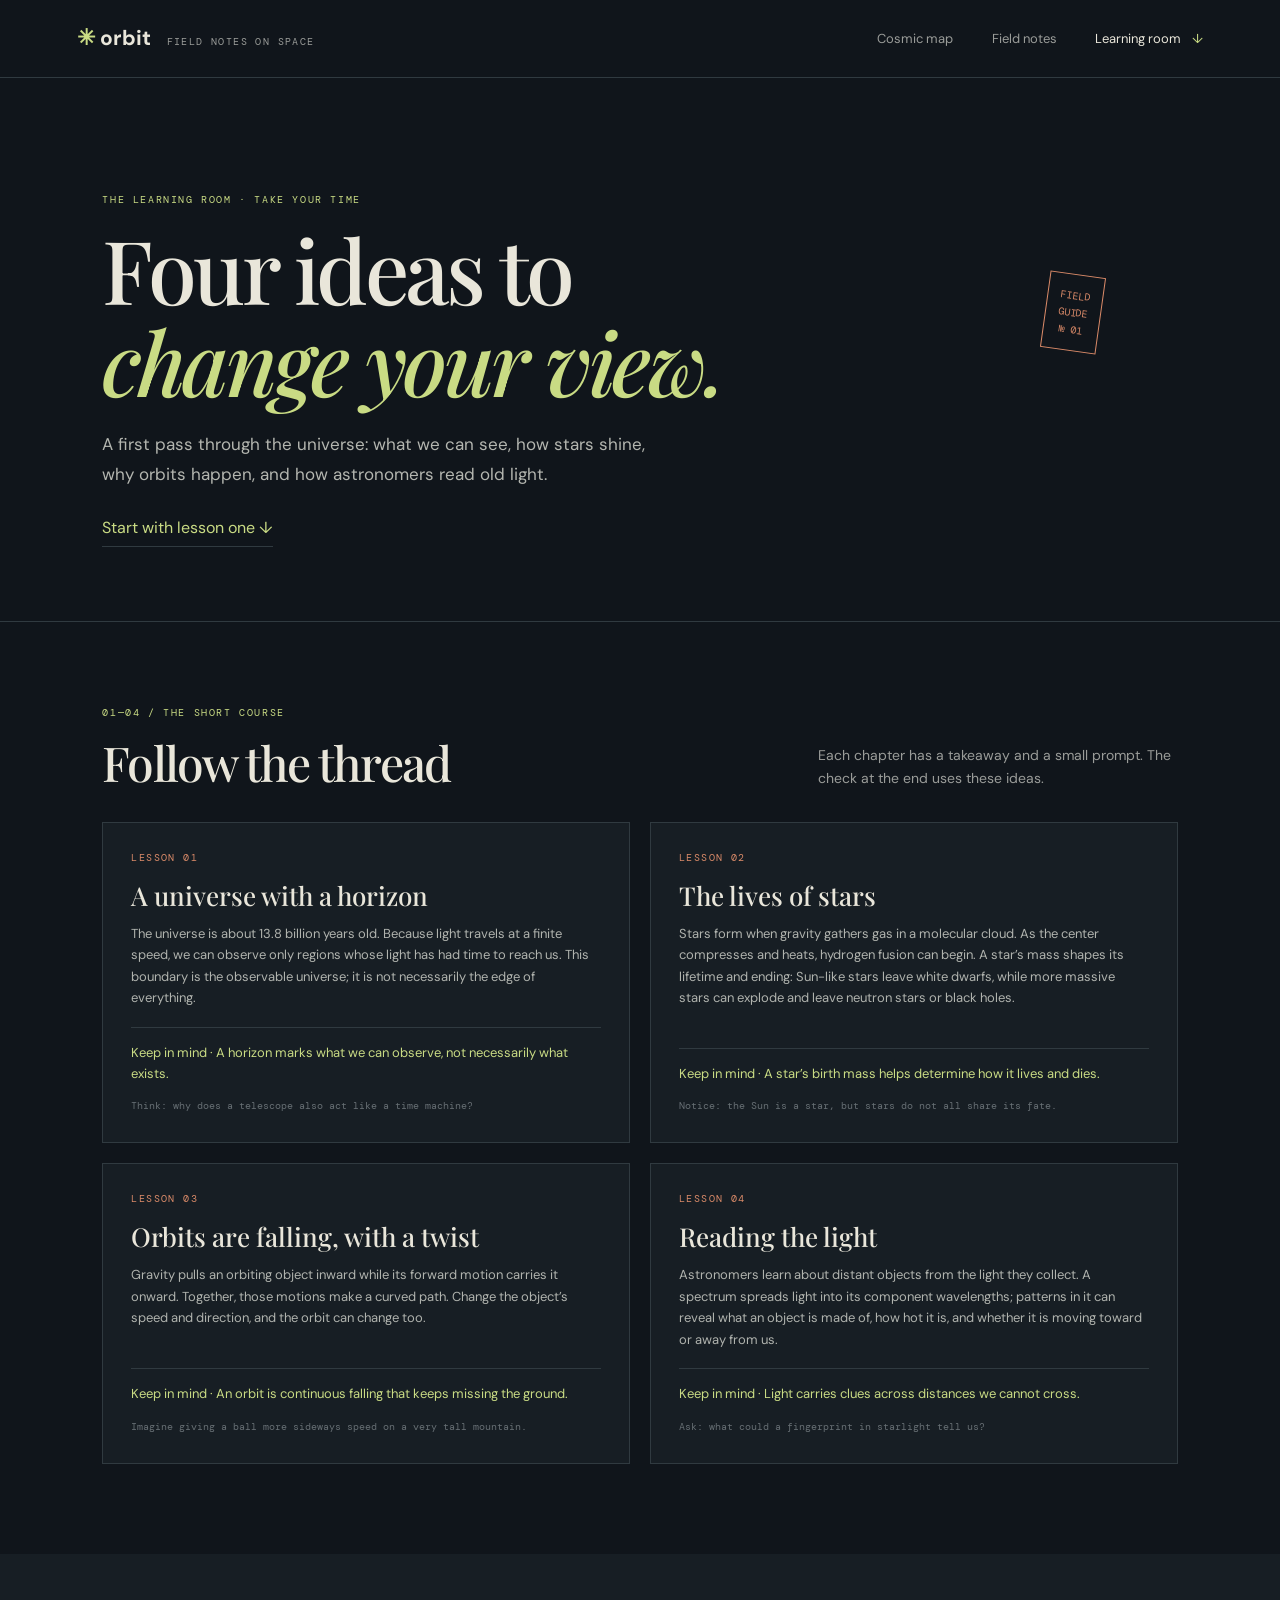
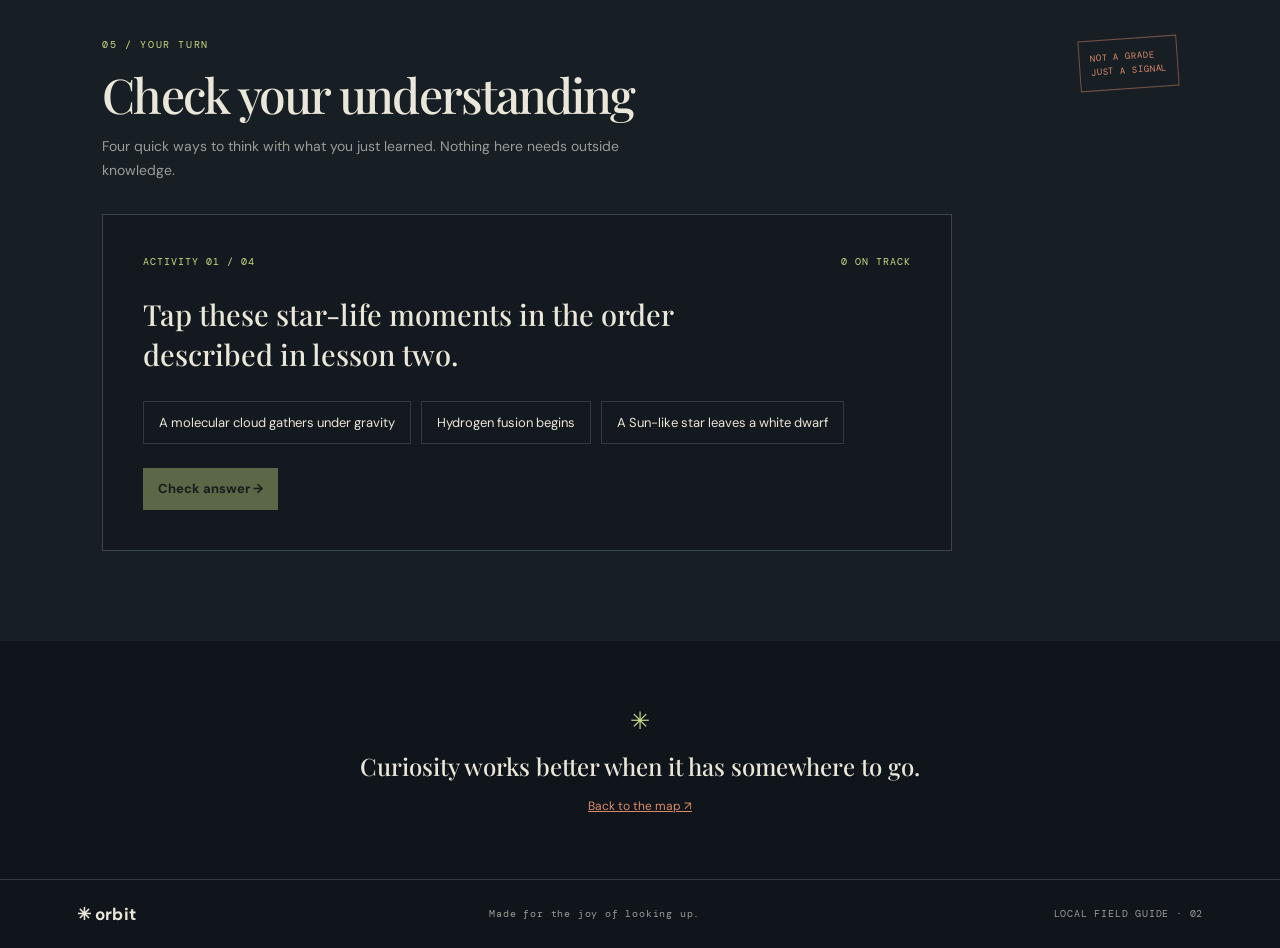
==== course.html @ b6409838 "Expanded and Enhanced Better than GTA V" ====
<!doctype html>
<html lang="en">
<head>
  <meta charset="utf-8">
  <meta name="viewport" content="width=device-width, initial-scale=1">
  <meta name="theme-color" content="#10151b">
  <title>Learning room — Orbit</title>
  <link rel="stylesheet" href="css/base.css">
  <link rel="stylesheet" href="css/course.css">
  <script type="module" src="js/course.js"></script>
</head>
<body>
  <header class="topbar">
    <a class="wordmark" href="index.html"><span class="mark">✳</span> orbit <small>FIELD NOTES ON SPACE</small></a>
    <nav>
      <a href="index.html#map">Cosmic map</a>
      <a href="index.html#facts">Field notes</a>
      <a class="nav-cta" href="#lessons">Learning room <span>↓</span></a>
    </nav>
  </header>
  <main>
    <section class="course-intro">
      <p class="eyebrow">THE LEARNING ROOM · TAKE YOUR TIME</p>
      <h1>Four ideas to<br><em>change your view.</em></h1>
      <p class="lede">A first pass through the universe: what we can see, how stars shine, why orbits happen, and how astronomers read old light.</p>
      <a class="text-button" href="#lessons">Start with lesson one ↓</a>
      <span class="course-stamp">FIELD<br>GUIDE<br>№ 01</span>
    </section>
    <section class="lessons" id="lessons">
      <div class="section-heading">
        <div><p class="eyebrow">01—04 / THE SHORT COURSE</p><h2>Follow the thread</h2></div>
        <p>Each chapter has a takeaway and a small prompt. The check at the end uses these ideas.</p>
      </div>
      <div id="lesson-list" class="lesson-list"></div>
    </section>
    <section class="check-section" id="check">
      <div class="check-inner">
        <div class="check-heading">
          <div>
            <p class="eyebrow">05 / YOUR TURN</p>
            <h2>Check your understanding</h2>
            <p>Four quick ways to think with what you just learned. Nothing here needs outside knowledge.</p>
          </div>
          <span class="check-badge">NOT A GRADE<br>JUST A SIGNAL</span>
        </div>
        <div id="activity" class="activity-card" aria-live="polite"></div>
      </div>
    </section>
    <section class="return-note">
      <span>✳</span>
      <p>Curiosity works better when it has somewhere to go.</p>
      <a href="index.html#map">Back to the map ↗</a>
    </section>
  </main>
  <footer>
    <a class="wordmark" href="index.html">✳ orbit</a>
    <span>Made for the joy of looking up.</span>
    <span>LOCAL FIELD GUIDE · 02</span>
  </footer>
</body>
</html>
---- css/base.css ----
@import url('https://fonts.googleapis.com/css2?family=DM+Mono:wght@400;500&family=DM+Sans:wght@400;500;600;700&family=Playfair+Display:ital,wght@0,500;0,600;1,500;1,600&display=swap');
:root { --ink:#e9e6da; --muted:#9a9c99; --dim:#676f74; --night:#10151b; --panel:#171e24; --line:#303a40; --lime:#c9db84; --rust:#db8b69; --sans:'DM Sans',sans-serif; --serif:'Playfair Display',Georgia,serif; --mono:'DM Mono',monospace; }
* { box-sizing:border-box; }
html { scroll-behavior:smooth; scroll-padding-top:90px; }
body { margin:0; background:var(--night); color:var(--ink); font:400 16px/1.65 var(--sans); -webkit-font-smoothing:antialiased; }
a { color:inherit; }
button { font:inherit; color:inherit; }
::selection { background:var(--lime); color:var(--night); }
:focus-visible { outline:2px solid var(--lime); outline-offset:4px; }
canvas { display:block; }
.topbar { height:78px; padding:0 clamp(22px,6vw,88px); display:flex; align-items:center; justify-content:space-between; border-bottom:1px solid var(--line); position:relative; z-index:2; }
.wordmark { text-decoration:none; font-weight:700; letter-spacing:.01em; font-size:21px; }
.wordmark .mark { color:var(--lime); font-size:22px; }
.wordmark small { font:10px var(--mono); letter-spacing:.14em; color:var(--muted); margin-left:10px; }
.topbar nav { display:flex; align-items:center; gap:clamp(15px,3vw,42px); font-size:13px; }
.topbar nav a { text-decoration:none; color:var(--muted); }
.topbar nav a:hover,.topbar nav .nav-cta { color:var(--ink); }
.nav-cta span { color:var(--lime); margin-left:8px; }
.eyebrow { font:10px var(--mono); letter-spacing:.16em; color:var(--lime); margin:0 0 17px; }
.button { display:inline-flex; gap:28px; align-items:center; text-decoration:none; background:var(--lime); color:#1c2418; padding:13px 18px; font-size:13px; font-weight:700; }
.button:hover { background:#d9e8a6; }
.text-button { background:none; border:0; border-bottom:1px solid var(--line); padding:8px 0; color:var(--lime); text-decoration:none; cursor:pointer; }
.lede { max-width:450px; color:#b4b6b0; font-size:17px; line-height:1.75; }
h1,h2,h3,p { margin-top:0; }
h1,h2 { font-family:var(--serif); font-weight:500; letter-spacing:-.04em; }
h1 { font-size:clamp(48px,7vw,88px); line-height:1.04; margin-bottom:24px; }
h1 em { color:var(--lime); }
h2 { font-size:clamp(30px,4vw,48px); line-height:1.12; margin-bottom:0; }
.section-heading { display:flex; justify-content:space-between; align-items:end; gap:30px; margin-bottom:30px; }
.section-heading>p { max-width:360px; color:var(--muted); margin:0; font-size:14px; }
.course-callout { text-align:center; border-top:1px solid var(--line); padding:88px 24px; }
.course-callout h2 { max-width:700px; margin:0 auto 16px; }
.course-callout>p:not(.eyebrow) { color:var(--muted); margin:0 auto 26px; }
footer { display:flex; align-items:center; justify-content:space-between; padding:23px clamp(22px,6vw,88px); border-top:1px solid var(--line); color:var(--muted); font:10px var(--mono); letter-spacing:.08em; }
footer .wordmark { font:700 17px var(--sans); color:var(--ink); }
@media(max-width:680px){.topbar { height:auto; min-height:68px; padding:12px 20px; }
.wordmark small { display:none; }
.topbar nav { gap:14px; font-size:11px; }
.section-heading { align-items:start; flex-direction:column; gap:12px; }
footer { gap:10px; flex-wrap:wrap; font-size:9px; }}
@media(prefers-reduced-motion:reduce){html { scroll-behavior:auto; }
*,*::before,*::after { animation-duration:.01ms!important; transition-duration:.01ms!important; }}
---- css/course.css ----
main { overflow:hidden; }
.course-intro,.lessons,.check-inner { max-width:1440px; margin:0 auto; padding-left:clamp(22px,8vw,112px); padding-right:clamp(22px,8vw,112px); }
.course-intro { position:relative; min-height:470px; padding-top:clamp(76px,9vw,120px); padding-bottom:80px; border-bottom:1px solid var(--line); }
.course-intro .lede { max-width:570px; margin:0 0 25px; }
.course-stamp { position:absolute; right:14%; top:36%; border:1px solid var(--rust); color:var(--rust); font:10px/1.7 var(--mono); text-align:center; padding:12px; transform:rotate(8deg); }
.lessons { padding-top:84px; padding-bottom:90px; }
.section-heading { margin-bottom:32px; }
.lesson-list { display:grid; grid-template-columns:repeat(2,minmax(0,1fr)); gap:20px; }
.lesson { display:flex; flex-direction:column; align-items:flex-start; border:1px solid var(--line); padding:28px; min-height:270px; background:var(--panel); }
.lesson-number { font:10px var(--mono); color:var(--rust); letter-spacing:.14em; }
.lesson h3 { font:500 26px var(--serif); margin:14px 0 10px; }
.lesson p { font-size:13px; color:#b0b3ae; margin:0 0 18px; }
.lesson .takeaway { width:100%; border-top:1px solid var(--line); padding-top:14px; color:var(--lime); margin-top:auto; margin-bottom:0; }
.lesson .prompt { font:10px/1.6 var(--mono); color:var(--dim); margin:14px 0 0; }
.check-section { background:#171e24; padding:84px 0 90px; }
.check-inner { width:100%; }
.check-heading { display:flex; justify-content:space-between; align-items:flex-start; gap:24px; margin-bottom:32px; }
.check-heading>div>p:last-child { color:var(--muted); max-width:550px; font-size:14px; margin:14px 0 0; }
.check-badge { flex:none; font:9px/1.6 var(--mono); letter-spacing:.1em; color:var(--rust); border:1px solid #755044; padding:10px; transform:rotate(-4deg); }
.activity-card { max-width:850px; border:1px solid #3b464c; padding:clamp(24px,4vw,40px); background:#13191e; min-height:290px; }
.activity-meta { display:flex; justify-content:space-between; gap:12px; font:10px var(--mono); letter-spacing:.1em; color:var(--lime); }
.activity-card h3 { font:500 clamp(21px,3vw,29px)/1.4 var(--serif); max-width:650px; margin:26px 0; }
.choices { display:flex; flex-wrap:wrap; gap:10px; }
.choices button,.activity-action { background:none; border:1px solid var(--line); padding:11px 15px; cursor:pointer; font-size:13px; line-height:1.5; }
.choices button:hover,.choices button.selected { border-color:var(--lime); color:var(--lime); }
.choices button.correct { border-color:var(--lime); background:#c9db8418; color:var(--lime); }
.choices button.incorrect { border-color:var(--rust); color:var(--rust); }
.activity-feedback { margin:20px 0 0; color:#b8bbb5; font-size:13px; }
.activity-action { margin-top:24px; background:var(--lime); color:#1c2418; border:0; font-weight:700; }
.activity-action:disabled { opacity:.4; cursor:default; }
.return-note { padding:60px 24px; text-align:center; }
.return-note span { font-size:24px; color:var(--lime); }
.return-note p { font:500 24px var(--serif); margin:10px; }
.return-note a { font-size:12px; color:var(--rust); }
@media(max-width:700px) {
  .course-intro,.lessons,.check-inner { padding-left:22px; padding-right:22px; }
  .course-intro { min-height:0; padding-top:76px; padding-bottom:68px; }
  .course-stamp { right:24px; top:28px; opacity:.65; }
  .lessons { padding-top:64px; padding-bottom:66px; }
  .lesson-list { grid-template-columns:1fr; gap:14px; }
  .lesson { min-height:0; padding:24px; }
  .check-section { padding:64px 0 68px; }
  .check-heading { flex-direction:column; gap:18px; margin-bottom:24px; }
  .choices { flex-direction:column; }
  .choices button { text-align:left; }
}
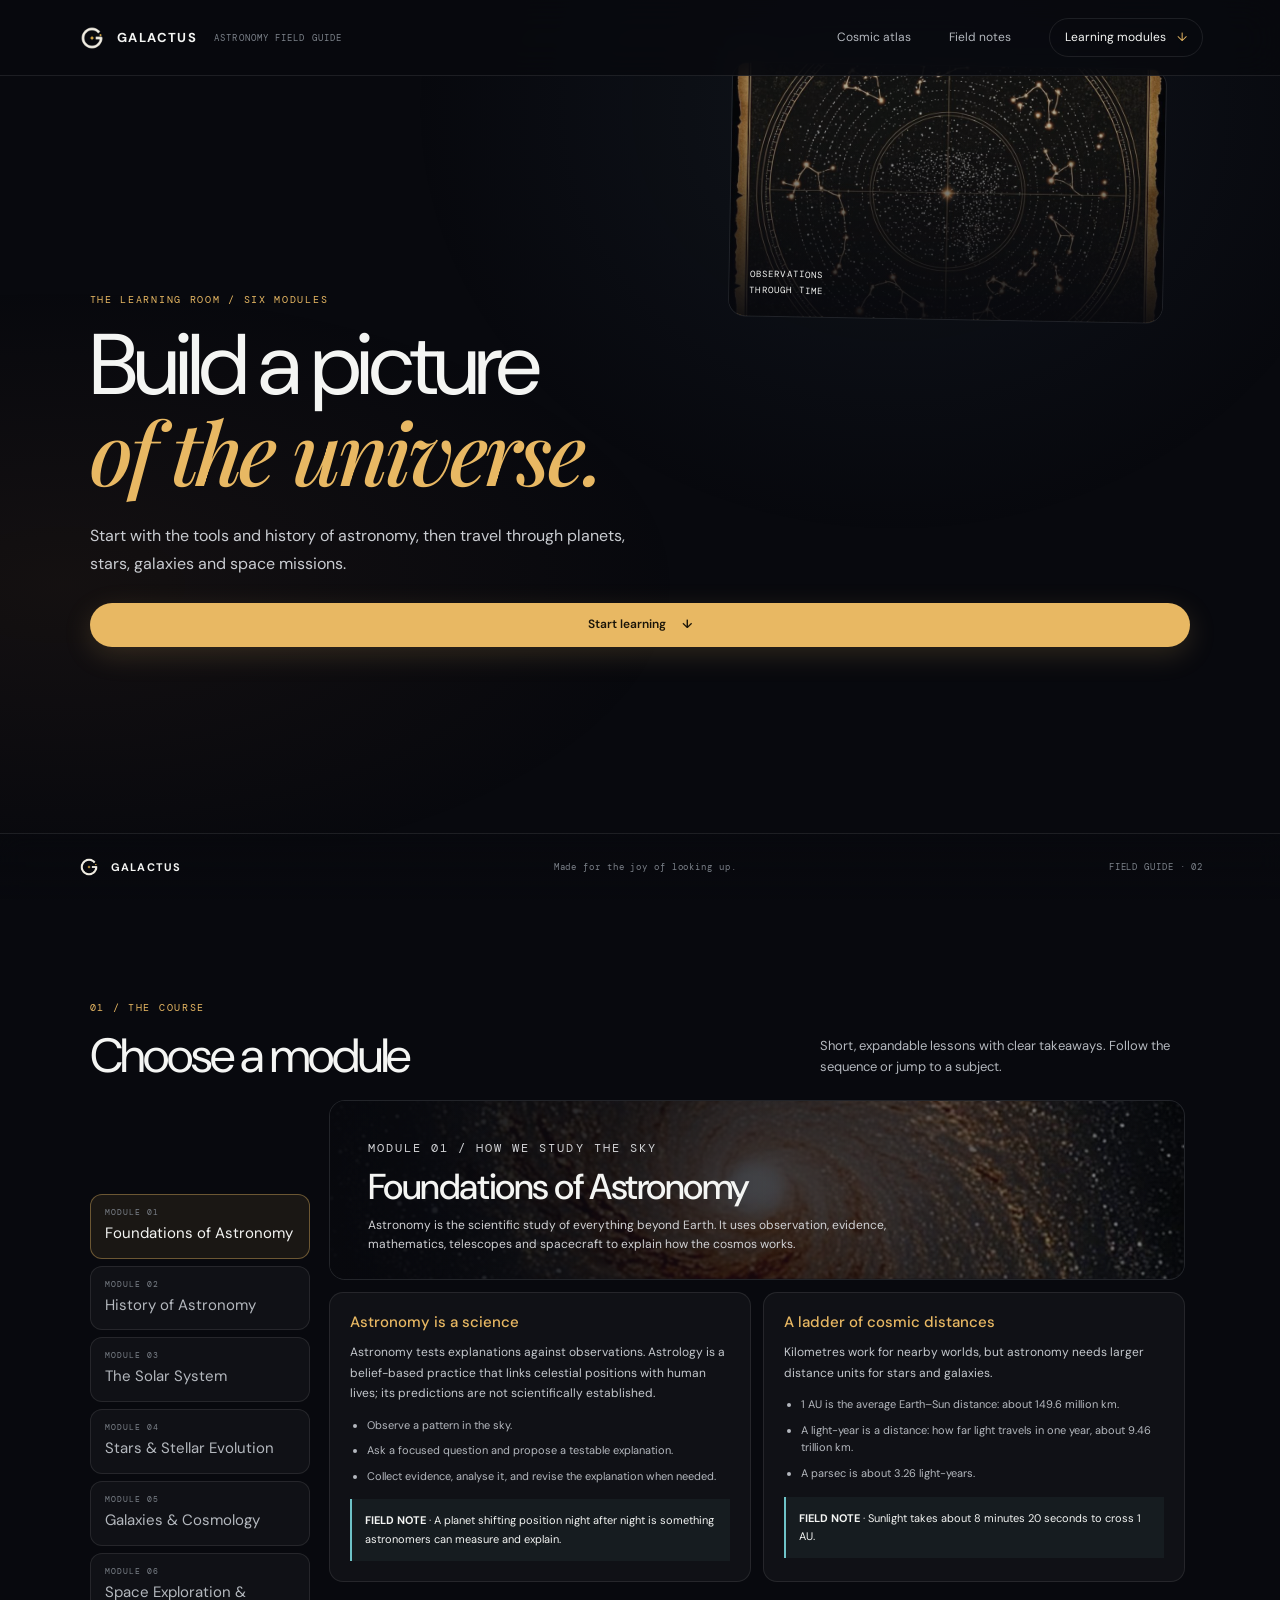
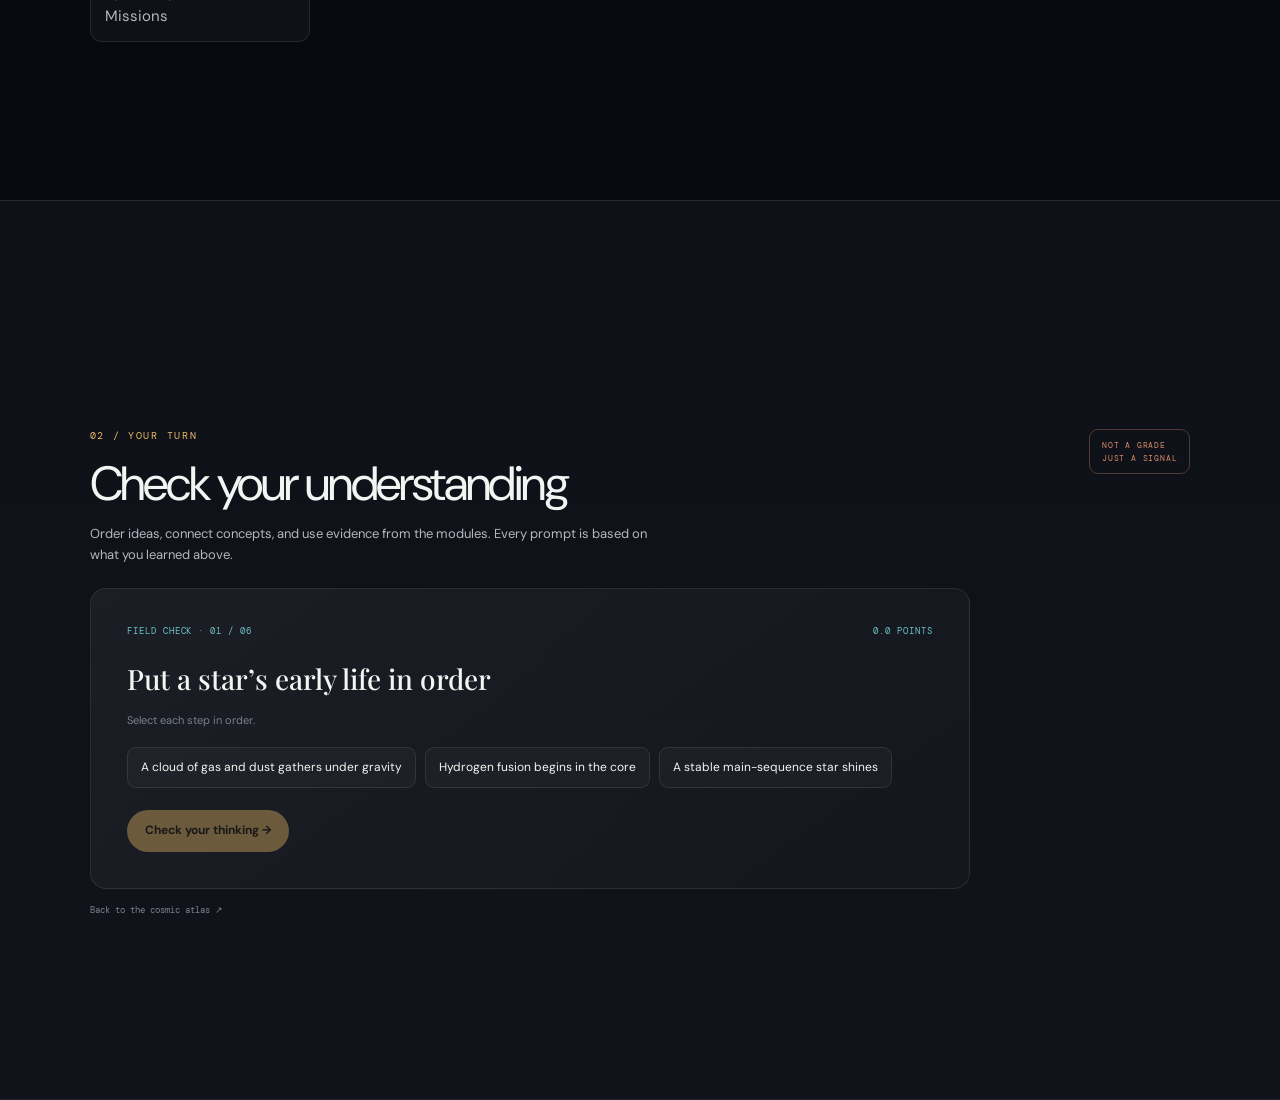
==== commit 5538539f: "Some styling needs to be fixed" ====
--- a/course.html
+++ b/course.html
@@ -1,61 +1,20 @@
 <!doctype html>
 <html lang="en">
 <head>
-  <meta charset="utf-8">
-  <meta name="viewport" content="width=device-width, initial-scale=1">
-  <meta name="theme-color" content="#10151b">
-  <title>Learning room — Orbit</title>
-  <link rel="stylesheet" href="css/base.css">
-  <link rel="stylesheet" href="css/course.css">
+  <meta charset="utf-8"><meta name="viewport" content="width=device-width, initial-scale=1">
+  <meta name="theme-color" content="#08090e"><title>Learning modules — GALACTUS</title>
+  <link rel="stylesheet" href="css/base.css"><link rel="stylesheet" href="css/course.css"><link rel="stylesheet" href="css/motion.css">
   <script type="module" src="js/course.js"></script>
 </head>
 <body>
-  <header class="topbar">
-    <a class="wordmark" href="index.html"><span class="mark">✳</span> orbit <small>FIELD NOTES ON SPACE</small></a>
-    <nav>
-      <a href="index.html#map">Cosmic map</a>
-      <a href="index.html#facts">Field notes</a>
-      <a class="nav-cta" href="#lessons">Learning room <span>↓</span></a>
-    </nav>
+  <header class="topbar"><a class="wordmark" href="index.html"><img src="assets/galactus-mark.webp" alt="" width="30" height="30"><span>GALACTUS</span><small>ASTRONOMY FIELD GUIDE</small></a>
+    <nav aria-label="Main navigation"><a href="index.html#atlas">Cosmic atlas</a><a href="index.html#field-notes">Field notes</a><a class="nav-pill" href="#lessons">Learning modules <span>↓</span></a></nav>
   </header>
   <main>
-    <section class="course-intro">
-      <p class="eyebrow">THE LEARNING ROOM · TAKE YOUR TIME</p>
-      <h1>Four ideas to<br><em>change your view.</em></h1>
-      <p class="lede">A first pass through the universe: what we can see, how stars shine, why orbits happen, and how astronomers read old light.</p>
-      <a class="text-button" href="#lessons">Start with lesson one ↓</a>
-      <span class="course-stamp">FIELD<br>GUIDE<br>№ 01</span>
-    </section>
-    <section class="lessons" id="lessons">
-      <div class="section-heading">
-        <div><p class="eyebrow">01—04 / THE SHORT COURSE</p><h2>Follow the thread</h2></div>
-        <p>Each chapter has a takeaway and a small prompt. The check at the end uses these ideas.</p>
-      </div>
-      <div id="lesson-list" class="lesson-list"></div>
-    </section>
-    <section class="check-section" id="check">
-      <div class="check-inner">
-        <div class="check-heading">
-          <div>
-            <p class="eyebrow">05 / YOUR TURN</p>
-            <h2>Check your understanding</h2>
-            <p>Four quick ways to think with what you just learned. Nothing here needs outside knowledge.</p>
-          </div>
-          <span class="check-badge">NOT A GRADE<br>JUST A SIGNAL</span>
-        </div>
-        <div id="activity" class="activity-card" aria-live="polite"></div>
-      </div>
-    </section>
-    <section class="return-note">
-      <span>✳</span>
-      <p>Curiosity works better when it has somewhere to go.</p>
-      <a href="index.html#map">Back to the map ↗</a>
-    </section>
+    <section class="course-intro view-section"><p class="eyebrow">THE LEARNING ROOM / SIX MODULES</p><h1>Build a picture<br><em>of the universe.</em></h1><p class="lede">Start with the tools and history of astronomy, then travel through planets, stars, galaxies and space missions.</p><a class="button primary" href="#lessons">Start learning <span>↓</span></a><div class="course-cover"><img src="assets/visual-starmap.png" alt="A star map of the night sky"><span>OBSERVATIONS<br>THROUGH TIME</span></div></section>
+    <section class="lessons view-section" id="lessons"><div class="section-heading"><div><p class="eyebrow">01 / THE COURSE</p><h2>Choose a module</h2></div><p>Short, expandable lessons with clear takeaways. Follow the sequence or jump to a subject.</p></div><div class="course-layout"><nav class="module-nav" id="module-nav" aria-label="Course modules"></nav><article class="module-content" id="module-content" aria-live="polite"></article></div></section>
+    <section class="check-section view-section" id="check"><div class="check-inner"><div class="check-heading"><div><p class="eyebrow">02 / YOUR TURN</p><h2>Check your understanding</h2><p>Order ideas, connect concepts, and use evidence from the modules. Every prompt is based on what you learned above.</p></div><span class="check-badge">NOT A GRADE<br>JUST A SIGNAL</span></div><div id="activity" class="activity-card" aria-live="polite"></div><a class="course-back" href="index.html#atlas">Back to the cosmic atlas ↗</a></div></section>
   </main>
-  <footer>
-    <a class="wordmark" href="index.html">✳ orbit</a>
-    <span>Made for the joy of looking up.</span>
-    <span>LOCAL FIELD GUIDE · 02</span>
-  </footer>
+  <footer><a class="wordmark" href="index.html"><img src="assets/galactus-mark.webp" alt="" width="24" height="24"><span>GALACTUS</span></a><span>Made for the joy of looking up.</span><span>FIELD GUIDE · 02</span></footer>
 </body>
 </html>
--- a/css/base.css
+++ b/css/base.css
@@ -1,42 +1,53 @@
 @import url('https://fonts.googleapis.com/css2?family=DM+Mono:wght@400;500&family=DM+Sans:wght@400;500;600;700&family=Playfair+Display:ital,wght@0,500;0,600;1,500;1,600&display=swap');
-:root { --ink:#e9e6da; --muted:#9a9c99; --dim:#676f74; --night:#10151b; --panel:#171e24; --line:#303a40; --lime:#c9db84; --rust:#db8b69; --sans:'DM Sans',sans-serif; --serif:'Playfair Display',Georgia,serif; --mono:'DM Mono',monospace; }
+:root { --night:#08090e; --night-2:#0d0f15; --panel:#11141c; --glass:rgba(255,255,255,.035); --ink:#f4f5f3; --muted:#b4b8be; --dim:#7c828a; --line:rgba(255,255,255,.09); --amber:#e8b863; --cyan:#6ec3c8; --ember:#d85a3c; --rust:#d98b6a; --violet:#a896d4; --sage:#bcd49a; --sans:'DM Sans',sans-serif; --serif:'Playfair Display',Georgia,serif; --mono:'DM Mono',monospace; --ease:cubic-bezier(.22,1,.36,1); }
 * { box-sizing:border-box; }
-html { scroll-behavior:smooth; scroll-padding-top:90px; }
-body { margin:0; background:var(--night); color:var(--ink); font:400 16px/1.65 var(--sans); -webkit-font-smoothing:antialiased; }
+html { scroll-behavior:smooth; scroll-padding-top:88px; }
+body { color-scheme:dark; margin:0; background:var(--night); color:var(--ink); font:400 15px/1.65 var(--sans); -webkit-font-smoothing:antialiased; }
+body::before { content:''; position:fixed; inset:0; z-index:-1; pointer-events:none; background:radial-gradient(ellipse at 70% 12%,rgba(55,77,98,.16),transparent 38%),radial-gradient(ellipse at 5% 65%,rgba(145,93,53,.09),transparent 36%); }
+::selection { background:var(--amber); color:#1a1408; }
 a { color:inherit; }
 button { font:inherit; color:inherit; }
-::selection { background:var(--lime); color:var(--night); }
-:focus-visible { outline:2px solid var(--lime); outline-offset:4px; }
-canvas { display:block; }
-.topbar { height:78px; padding:0 clamp(22px,6vw,88px); display:flex; align-items:center; justify-content:space-between; border-bottom:1px solid var(--line); position:relative; z-index:2; }
-.wordmark { text-decoration:none; font-weight:700; letter-spacing:.01em; font-size:21px; }
-.wordmark .mark { color:var(--lime); font-size:22px; }
-.wordmark small { font:10px var(--mono); letter-spacing:.14em; color:var(--muted); margin-left:10px; }
-.topbar nav { display:flex; align-items:center; gap:clamp(15px,3vw,42px); font-size:13px; }
-.topbar nav a { text-decoration:none; color:var(--muted); }
-.topbar nav a:hover,.topbar nav .nav-cta { color:var(--ink); }
-.nav-cta span { color:var(--lime); margin-left:8px; }
-.eyebrow { font:10px var(--mono); letter-spacing:.16em; color:var(--lime); margin:0 0 17px; }
-.button { display:inline-flex; gap:28px; align-items:center; text-decoration:none; background:var(--lime); color:#1c2418; padding:13px 18px; font-size:13px; font-weight:700; }
-.button:hover { background:#d9e8a6; }
-.text-button { background:none; border:0; border-bottom:1px solid var(--line); padding:8px 0; color:var(--lime); text-decoration:none; cursor:pointer; }
-.lede { max-width:450px; color:#b4b6b0; font-size:17px; line-height:1.75; }
+:focus-visible { outline:2px solid var(--amber); outline-offset:4px; }
+.topbar { min-height:76px; padding:12px clamp(20px,6vw,88px); display:flex; align-items:center; justify-content:space-between; gap:24px; border-bottom:1px solid var(--line); position:sticky; top:0; z-index:5; background:rgba(8,9,14,.82); backdrop-filter:blur(18px); }
+.wordmark { display:inline-flex; align-items:center; gap:10px; text-decoration:none; font-weight:700; letter-spacing:.11em; font-size:13px; }
+.wordmark img { object-fit:contain; }
+.wordmark small { margin-left:7px; color:var(--dim); font:9px var(--mono); letter-spacing:.12em; }
+.topbar nav { display:flex; align-items:center; gap:clamp(16px,3vw,38px); font-size:12px; }
+.topbar nav a { text-decoration:none; color:var(--muted); transition:color .2s; }
+.topbar nav a:hover { color:var(--ink); }
+.topbar nav .nav-pill { padding:9px 15px; border:1px solid var(--line); border-radius:999px; color:var(--ink); }
+.nav-pill span { color:var(--amber); margin-left:8px; }
+.eyebrow { display:flex; align-items:center; gap:9px; color:var(--amber); margin:0 0 17px; font:10px var(--mono); letter-spacing:.17em; text-transform:uppercase; }
+.eyebrow i { width:6px; height:6px; border-radius:50%; background:var(--cyan); box-shadow:0 0 12px var(--cyan); }
 h1,h2,h3,p { margin-top:0; }
-h1,h2 { font-family:var(--serif); font-weight:500; letter-spacing:-.04em; }
-h1 { font-size:clamp(48px,7vw,88px); line-height:1.04; margin-bottom:24px; }
-h1 em { color:var(--lime); }
-h2 { font-size:clamp(30px,4vw,48px); line-height:1.12; margin-bottom:0; }
-.section-heading { display:flex; justify-content:space-between; align-items:end; gap:30px; margin-bottom:30px; }
-.section-heading>p { max-width:360px; color:var(--muted); margin:0; font-size:14px; }
-.course-callout { text-align:center; border-top:1px solid var(--line); padding:88px 24px; }
-.course-callout h2 { max-width:700px; margin:0 auto 16px; }
-.course-callout>p:not(.eyebrow) { color:var(--muted); margin:0 auto 26px; }
-footer { display:flex; align-items:center; justify-content:space-between; padding:23px clamp(22px,6vw,88px); border-top:1px solid var(--line); color:var(--muted); font:10px var(--mono); letter-spacing:.08em; }
-footer .wordmark { font:700 17px var(--sans); color:var(--ink); }
-@media(max-width:680px){.topbar { height:auto; min-height:68px; padding:12px 20px; }
-.wordmark small { display:none; }
-.topbar nav { gap:14px; font-size:11px; }
-.section-heading { align-items:start; flex-direction:column; gap:12px; }
-footer { gap:10px; flex-wrap:wrap; font-size:9px; }}
-@media(prefers-reduced-motion:reduce){html { scroll-behavior:auto; }
-*,*::before,*::after { animation-duration:.01ms!important; transition-duration:.01ms!important; }}
+h1,h2 { font-family:var(--sans); font-weight:400; letter-spacing:-.045em; }
+h1 { font-size:clamp(48px,7vw,86px); line-height:.99; margin-bottom:22px; }
+h1 em,h2 em { color:var(--amber); font-family:var(--serif); font-weight:500; }
+h2 { font-size:clamp(30px,4.2vw,48px); line-height:1.04; margin-bottom:0; }
+.lede { max-width:530px; color:#c9ccd1; font-size:16px; line-height:1.75; margin-bottom:28px; }
+.button { display:inline-flex; align-items:center; justify-content:center; gap:16px; min-height:44px; padding:11px 19px; border-radius:999px; text-decoration:none; font-size:12px; font-weight:600; transition:transform .2s var(--ease),filter .2s; }
+.button:hover { transform:translateY(-2px); filter:brightness(1.08); }
+.button.primary { background:var(--amber); color:#1a1408; box-shadow:0 8px 28px rgba(232,184,99,.17); }
+.button.outline { border:1px solid var(--line); color:var(--ink); background:rgba(8,9,14,.34); }
+.text-link,.text-button { color:var(--muted); text-decoration:none; background:none; border:0; padding:8px 0; cursor:pointer; font-size:12px; }
+.text-link:hover,.text-button:hover { color:var(--amber); }
+.section-heading { display:flex; justify-content:space-between; align-items:flex-end; gap:28px; margin-bottom:34px; }
+.section-heading>p { max-width:370px; color:var(--muted); font-size:13px; margin:0 0 3px; }
+footer { display:flex; align-items:center; justify-content:space-between; gap:16px; padding:21px clamp(20px,6vw,88px); border-top:1px solid var(--line); color:var(--dim); font:9px var(--mono); letter-spacing:.1em; }
+footer .wordmark { color:var(--ink); font:700 11px var(--sans); }
+@media(max-width:680px) { .topbar { min-height:66px; padding:10px 18px; } .wordmark small { display:none; } .topbar nav { gap:13px; font-size:10px; } .topbar nav a:nth-child(2) { display:none; } .section-heading { align-items:flex-start; flex-direction:column; gap:13px; } footer { flex-wrap:wrap; font-size:8px; } }
+@media(prefers-reduced-motion:reduce) { html { scroll-behavior:auto; } *,*::before,*::after { animation-duration:.01ms!important; transition-duration:.01ms!important; } }
+:root { --header-height:76px; }
+html { scroll-padding-top:var(--header-height); scroll-snap-type:y mandatory; }
+body { scroll-snap-type:y mandatory; }
+.topbar { position:fixed; inset:0 0 auto; height:var(--header-height); }
+footer { position:fixed; z-index:5; inset:auto 0 0; min-height:48px; background:linear-gradient(0deg,rgba(8,9,14,.96),rgba(8,9,14,.6)); backdrop-filter:blur(12px); }
+.view-section { height:100vh; height:100svh; min-height:0; scroll-snap-align:start; scroll-snap-stop:always; overflow:hidden; }
+.view-section.is-entered .section-heading,.view-section.is-entered .hero-copy,.view-section.is-entered .hero-art,.view-section.is-entered .hero-floats,.view-section.is-entered .map-layout,.view-section.is-entered .timeline,.view-section.is-entered .fact-card,.view-section.is-entered .notes-art,.view-section.is-entered .course-layout,.view-section.is-entered .check-heading,.view-section.is-entered .activity-card { animation:rise-in .6s var(--ease) both; }
+@keyframes rise-in { from { opacity:0; transform:translateY(16px); } to { opacity:1; transform:translateY(0); } }
+@keyframes planet-drift { 0%,100% { transform:translateY(-50%) rotate(-2deg); } 50% { transform:translateY(calc(-50% - 9px)) rotate(1deg); } }
+@keyframes halo-breathe { 0%,100% { opacity:.55; transform:scale(.96); } 50% { opacity:.9; transform:scale(1.04); } }
+@keyframes telemetry-pulse { 0%,100% { opacity:.55; box-shadow:0 0 5px var(--amber); } 50% { opacity:1; box-shadow:0 0 13px var(--amber); } }
+@keyframes spin-slow { to { transform:rotate(360deg); } }
+@media(max-width:680px) { :root { --header-height:64px; } .topbar { height:var(--header-height); } footer { min-height:42px; } }
+@media(prefers-reduced-motion:reduce) { html,body { scroll-snap-type:none; } .view-section.is-entered * { animation:none!important; } }
--- a/css/course.css
+++ b/css/course.css
@@ -1,46 +1,125 @@
-main { overflow:hidden; }
-.course-intro,.lessons,.check-inner { max-width:1440px; margin:0 auto; padding-left:clamp(22px,8vw,112px); padding-right:clamp(22px,8vw,112px); }
-.course-intro { position:relative; min-height:470px; padding-top:clamp(76px,9vw,120px); padding-bottom:80px; border-bottom:1px solid var(--line); }
-.course-intro .lede { max-width:570px; margin:0 0 25px; }
-.course-stamp { position:absolute; right:14%; top:36%; border:1px solid var(--rust); color:var(--rust); font:10px/1.7 var(--mono); text-align:center; padding:12px; transform:rotate(8deg); }
-.lessons { padding-top:84px; padding-bottom:90px; }
-.section-heading { margin-bottom:32px; }
-.lesson-list { display:grid; grid-template-columns:repeat(2,minmax(0,1fr)); gap:20px; }
-.lesson { display:flex; flex-direction:column; align-items:flex-start; border:1px solid var(--line); padding:28px; min-height:270px; background:var(--panel); }
-.lesson-number { font:10px var(--mono); color:var(--rust); letter-spacing:.14em; }
-.lesson h3 { font:500 26px var(--serif); margin:14px 0 10px; }
-.lesson p { font-size:13px; color:#b0b3ae; margin:0 0 18px; }
-.lesson .takeaway { width:100%; border-top:1px solid var(--line); padding-top:14px; color:var(--lime); margin-top:auto; margin-bottom:0; }
-.lesson .prompt { font:10px/1.6 var(--mono); color:var(--dim); margin:14px 0 0; }
-.check-section { background:#171e24; padding:84px 0 90px; }
-.check-inner { width:100%; }
-.check-heading { display:flex; justify-content:space-between; align-items:flex-start; gap:24px; margin-bottom:32px; }
-.check-heading>div>p:last-child { color:var(--muted); max-width:550px; font-size:14px; margin:14px 0 0; }
-.check-badge { flex:none; font:9px/1.6 var(--mono); letter-spacing:.1em; color:var(--rust); border:1px solid #755044; padding:10px; transform:rotate(-4deg); }
-.activity-card { max-width:850px; border:1px solid #3b464c; padding:clamp(24px,4vw,40px); background:#13191e; min-height:290px; }
-.activity-meta { display:flex; justify-content:space-between; gap:12px; font:10px var(--mono); letter-spacing:.1em; color:var(--lime); }
-.activity-card h3 { font:500 clamp(21px,3vw,29px)/1.4 var(--serif); max-width:650px; margin:26px 0; }
-.choices { display:flex; flex-wrap:wrap; gap:10px; }
-.choices button,.activity-action { background:none; border:1px solid var(--line); padding:11px 15px; cursor:pointer; font-size:13px; line-height:1.5; }
-.choices button:hover,.choices button.selected { border-color:var(--lime); color:var(--lime); }
-.choices button.correct { border-color:var(--lime); background:#c9db8418; color:var(--lime); }
-.choices button.incorrect { border-color:var(--rust); color:var(--rust); }
-.activity-feedback { margin:20px 0 0; color:#b8bbb5; font-size:13px; }
-.activity-action { margin-top:24px; background:var(--lime); color:#1c2418; border:0; font-weight:700; }
+.course-intro,.lessons,.check-inner { width:100%; max-width:1320px; margin:0 auto; padding-left:clamp(22px,7vw,96px); padding-right:clamp(22px,7vw,96px); }
+.course-intro { position:relative; min-height:400px; padding-top:83px; padding-bottom:70px; border-bottom:1px solid var(--line); overflow:hidden; }
+.course-intro .lede { max-width:560px; margin-bottom:25px; }
+.course-cover { position:absolute; width:34%; height:255px; right:9%; top:65px; border:1px solid var(--line); border-radius:17px; overflow:hidden; transform:rotate(1deg); }
+.course-cover img { width:100%; height:100%; object-fit:cover; opacity:.67; }
+.course-cover::after { content:''; position:absolute; inset:0; background:linear-gradient(0deg,#08090ee8,transparent 75%); }
+.course-cover span { position:absolute; z-index:1; bottom:18px; left:20px; color:var(--ink); font:9px/1.7 var(--mono); letter-spacing:.13em; }
+.lessons { padding-top:76px; padding-bottom:88px; }
+.section-heading { margin-bottom:30px; }
+.course-layout { display:grid; grid-template-columns:220px minmax(0,1fr); align-items:start; gap:18px; }
+.module-nav { position:sticky; top:95px; display:flex; flex-direction:column; gap:7px; }
+.module-nav button { text-align:left; border:1px solid var(--line); border-radius:12px; background:var(--glass); padding:12px 14px; color:var(--muted); cursor:pointer; transition:.2s; }
+.module-nav button:hover,.module-nav button[aria-current=true] { border-color:#e8b86366; color:var(--ink); background:rgba(232,184,99,.08); }
+.module-nav button span { display:block; margin-bottom:4px; color:var(--dim); font:8px var(--mono); letter-spacing:.13em; }
+.module-content { min-width:0; }
+.module-banner { position:relative; min-height:210px; overflow:hidden; border:1px solid var(--line); border-radius:16px; background:var(--night-2); }
+.module-banner img { position:absolute; inset:0; width:100%; height:100%; object-fit:cover; opacity:.58; }
+.module-banner::after { position:absolute; content:''; inset:0; background:linear-gradient(90deg,#08090eef 0%,rgba(8,9,14,.55) 58%,transparent); }
+.module-banner-copy { position:absolute; z-index:1; left:clamp(20px,4vw,38px); bottom:25px; max-width:570px; }
+.module-banner-copy .eyebrow { margin-bottom:9px; }
+.module-banner-copy h3 { margin:0 0 9px; font:500 clamp(23px,3.4vw,36px)/1.08 var(--sans); letter-spacing:-.04em; }
+.module-banner-copy p { margin:0; color:#d1d2d5; font-size:12px; line-height:1.6; }
+.topic-grid { display:grid; grid-template-columns:repeat(2,minmax(0,1fr)); gap:12px; margin-top:12px; }
+.topic-card { min-width:0; padding:20px; border:1px solid var(--line); border-radius:14px; background:var(--glass); }
+.topic-card h4 { margin:0 0 10px; color:var(--amber); font:500 15px/1.3 var(--sans); }
+.topic-card p { color:#c4c8cd; font-size:12px; line-height:1.7; margin:0; }
+.topic-card ul { display:grid; gap:8px; margin:13px 0 0; padding-left:17px; color:var(--muted); font-size:11px; line-height:1.6; }
+.topic-fact { margin-top:14px!important; padding:12px 13px; border-left:2px solid var(--cyan); background:rgba(110,195,200,.055); color:var(--ink)!important; font-size:11px!important; }
+.check-section { padding:78px 0 88px; background:linear-gradient(180deg,#0e1118,#10131a); border-block:1px solid var(--line); }
+.check-heading { display:flex; justify-content:space-between; align-items:flex-start; gap:24px; margin-bottom:30px; }
+.check-heading>div>p:last-child { color:var(--muted); max-width:560px; font-size:13px; margin:14px 0 0; }
+.check-badge { flex:none; padding:9px 12px; border:1px solid #d98b6a55; border-radius:9px; color:var(--rust); font:8px/1.6 var(--mono); letter-spacing:.1em; }
+.activity-card { max-width:880px; min-height:300px; padding:clamp(22px,4vw,36px); border:1px solid var(--line); border-radius:16px; background:linear-gradient(145deg,rgba(255,255,255,.05),rgba(255,255,255,.018)); }
+.activity-meta { display:flex; justify-content:space-between; gap:12px; color:var(--cyan); font:9px var(--mono); letter-spacing:.11em; }
+.activity-card h3 { max-width:680px; margin:23px 0; font:500 clamp(21px,3vw,28px)/1.35 var(--serif); }
+.activity-hint { color:var(--dim); font-size:11px; margin:-9px 0 17px; }
+.activity-items { display:flex; flex-wrap:wrap; gap:9px; }
+.activity-items button,.match-row select { border:1px solid var(--line); border-radius:9px; background:#ffffff08; padding:10px 13px; color:var(--ink); font-size:12px; cursor:pointer; }
+.activity-items button:hover,.activity-items button.selected { border-color:var(--amber); color:var(--amber); background:#e8b8630b; }
+.activity-items button.correct { border-color:var(--sage); color:var(--sage); }
+.activity-items button.incorrect { border-color:var(--ember); color:#ef9a81; }
+.match-list { display:grid; max-width:620px; gap:9px; }
+.match-row { display:grid; grid-template-columns:1fr 180px; align-items:center; gap:14px; color:var(--muted); font-size:12px; }
+.match-row select { width:100%; cursor:pointer; }
+.match-row select:focus { outline:1px solid var(--amber); }
+.activity-feedback { margin:18px 0 0; color:#c9ccd1; font-size:12px; line-height:1.7; }
+.activity-action { margin-top:22px; padding:11px 18px; border:0; border-radius:999px; background:var(--amber); color:#1a1408; font-size:12px; font-weight:700; cursor:pointer; }
 .activity-action:disabled { opacity:.4; cursor:default; }
-.return-note { padding:60px 24px; text-align:center; }
-.return-note span { font-size:24px; color:var(--lime); }
-.return-note p { font:500 24px var(--serif); margin:10px; }
-.return-note a { font-size:12px; color:var(--rust); }
-@media(max-width:700px) {
-  .course-intro,.lessons,.check-inner { padding-left:22px; padding-right:22px; }
-  .course-intro { min-height:0; padding-top:76px; padding-bottom:68px; }
-  .course-stamp { right:24px; top:28px; opacity:.65; }
-  .lessons { padding-top:64px; padding-bottom:66px; }
-  .lesson-list { grid-template-columns:1fr; gap:14px; }
-  .lesson { min-height:0; padding:24px; }
-  .check-section { padding:64px 0 68px; }
-  .check-heading { flex-direction:column; gap:18px; margin-bottom:24px; }
-  .choices { flex-direction:column; }
-  .choices button { text-align:left; }
+.return-note { padding:56px 20px; text-align:center; }
+.return-note span { color:var(--amber); font-size:23px; }
+.return-note p { margin:9px 0; font:500 22px var(--serif); }
+.return-note a { color:var(--cyan); font-size:11px; }
+@media(max-width:850px) { .course-cover { width:31%; right:7%; opacity:.78; } .course-layout { grid-template-columns:170px minmax(0,1fr); gap:13px; } .module-nav button { padding:10px; font-size:11px; } }
+@media(max-width:680px) { .course-intro,.lessons,.check-inner { padding-left:20px; padding-right:20px; } .course-intro { min-height:0; padding-top:61px; padding-bottom:50px; } .course-cover { position:relative; inset:auto; display:block; width:100%; height:210px; margin-top:32px; transform:none; } .lessons { padding-top:60px; padding-bottom:65px; } .course-layout { grid-template-columns:1fr; } .module-nav { position:static; display:grid; grid-template-columns:repeat(2,minmax(0,1fr)); } .module-nav button { min-height:61px; } .topic-grid { grid-template-columns:1fr; } .check-section { padding:61px 0 68px; } .check-heading { flex-direction:column; gap:14px; margin-bottom:23px; } .match-row { grid-template-columns:1fr; gap:5px; } .activity-items { flex-direction:column; } .activity-items button { text-align:left; } }
+/* One viewport per learning stop; long lesson content scrolls inside its pane. */
+.course-intro { height:100vh; height:100svh; min-height:0; display:flex; flex-direction:column; justify-content:center; padding-top:calc(var(--header-height) + 35px); padding-bottom:70px; }
+.lessons { height:100vh; height:100svh; min-height:0; display:flex; flex-direction:column; overflow:hidden; padding-top:calc(var(--header-height) + 25px); padding-bottom:62px; }
+.lessons>.section-heading { flex:none; margin-bottom:18px; }
+.course-layout { flex:1; min-height:0; overflow:hidden; }
+.module-content { max-height:100%; overflow-y:auto; padding:1px 5px 8px 1px; scrollbar-color:var(--dim) transparent; }
+.check-section { height:100vh; height:100svh; min-height:0; display:flex; overflow:hidden; padding:calc(var(--header-height) + 30px) 0 61px; }
+.check-inner { display:flex; flex-direction:column; justify-content:center; min-height:0; }
+.check-heading { flex:none; margin-bottom:22px; }
+.activity-card { width:100%; max-height:calc(100svh - 360px); overflow-y:auto; }
+.course-back { align-self:flex-start; margin-top:15px; color:var(--dim); font:9px var(--mono); text-decoration:none; }
+.course-back:hover { color:var(--cyan); }
+.module-banner { min-height:180px; }
+.topic-card { transition:transform .25s var(--ease),border-color .25s,background .25s; }
+.topic-card:hover { transform:translateY(-3px); border-color:#e8b86344; background:rgba(255,255,255,.055); }
+.module-banner img { animation:banner-arrive .7s ease both; }
+@keyframes banner-arrive { from { opacity:.1; transform:scale(1.045); } to { opacity:.58; transform:scale(1); } }
+.activity-feedback:not([hidden]) { animation:feedback-arrive .32s var(--ease) both; }
+@keyframes feedback-arrive { from { opacity:0; transform:translateY(8px); } to { opacity:1; transform:translateY(0); } }
+.activity-items button,.activity-action,.module-nav button { transition:transform .2s var(--ease),color .2s,border-color .2s,background .2s; }
+.activity-items button:hover:not(:disabled),.activity-action:hover:not(:disabled) { transform:translateY(-2px); }
+@media(max-width:680px) {
+  .course-intro { padding:calc(var(--header-height) + 18px) 20px 52px; }
+  .course-intro h1 { font-size:clamp(40px,12vw,59px); }
+  .course-intro .lede { max-width:440px; font-size:13px; }
+  .course-cover { height:145px; margin-top:18px; }
+  .lessons { padding:calc(var(--header-height) + 18px) 0 51px; }
+  .lessons>.section-heading { padding:0 20px; margin-bottom:12px; }
+  .lessons>.section-heading h2 { font-size:32px; }
+  .course-layout { display:flex; flex-direction:column; gap:10px; padding:0 20px; }
+  .module-nav { position:static; display:grid; grid-template-columns:repeat(3,minmax(0,1fr)); gap:5px; flex:none; }
+  .module-nav button { min-height:44px; padding:6px 7px; font-size:8px; line-height:1.25; }
+  .module-nav button span { font-size:6px; margin-bottom:2px; }
+  .module-content { width:100%; min-height:0; }
+  .module-banner { min-height:145px; }
+  .module-banner-copy { left:16px; right:14px; bottom:14px; }
+  .module-banner-copy .eyebrow { font-size:7px; margin-bottom:5px; }
+  .module-banner-copy h3 { font-size:21px; margin-bottom:5px; }
+  .module-banner-copy p { font-size:9px; line-height:1.45; }
+  .topic-grid { gap:7px; margin-top:7px; }
+  .topic-card { padding:13px; }
+  .topic-card h4 { font-size:12px; margin-bottom:6px; }
+  .topic-card p,.topic-card ul { font-size:10px; line-height:1.5; }
+  .topic-card ul { gap:5px; margin-top:8px; }
+  .topic-fact { margin-top:8px!important; padding:8px!important; }
+  .check-section { padding:calc(var(--header-height) + 18px) 0 48px; }
+  .check-heading { margin-bottom:14px; gap:9px; }
+  .check-heading h2 { font-size:30px; }
+  .check-heading>div>p:last-child { font-size:10px; line-height:1.45; margin-top:7px; }
+  .check-badge { padding:6px 9px; font-size:7px; }
+  .activity-card { max-height:calc(100svh - 330px); min-height:0; padding:16px; }
+  .activity-card h3 { font-size:20px; margin:15px 0; }
+  .activity-items button,.match-row select { font-size:10px; padding:8px 10px; }
+  .activity-hint,.activity-feedback { font-size:10px; }
 }
+@media(max-height:700px) and (min-width:681px) {
+  .course-intro { padding-top:95px; padding-bottom:55px; }
+  .course-cover { height:200px; top:55px; }
+  .lessons { padding-top:90px; padding-bottom:48px; }
+  .check-section { padding-top:90px; padding-bottom:48px; }
+  .module-banner { min-height:150px; }
+  .topic-card { padding:14px; }
+  .activity-card { max-height:calc(100svh - 300px); min-height:0; }
+}
+@media(max-height:700px) and (max-width:680px) {
+  .course-intro { padding-top:73px; padding-bottom:47px; }
+  .course-cover { height:110px; margin-top:12px; }
+  .activity-card { max-height:calc(100svh - 330px); min-height:0; }
+}
+.match-row select.correct { border-color:var(--sage); color:var(--sage); }
+.match-row select.incorrect { border-color:var(--ember); color:#ef9a81; }
--- a/css/motion.css
+++ b/css/motion.css
@@ -0,0 +1,46 @@
+.hero-planet { animation:none; transform:translate3d(var(--parallax-x,0px),calc(-50% + var(--parallax-y,0px)),0); transition:transform .35s var(--ease); }
+.hero-planet img { animation:planet-shift 55s ease-in-out infinite alternate; }
+@keyframes planet-shift { from { transform:scale(1) rotate(-1deg); } to { transform:scale(1.035) rotate(1deg); } }
+.scene-nav button,.landmark-list button,.zoom-controls button { transition:transform .2s var(--ease),color .2s,border-color .2s,background .2s; }
+.scene-nav button:hover,.landmark-list button:hover { transform:translateY(-2px); }
+.fact-card { transition:border-color .25s,transform .25s var(--ease); }
+.fact-card:hover { transform:translateY(-3px); border-color:#e8b86366; }
+.timeline-track { scroll-behavior:smooth; }
+@media(prefers-reduced-motion:reduce) { .hero-planet,.hero-planet img,.planet-halo,.float-head i,.mission-gauge::after { animation:none!important; transition:none!important; } }
+@media(max-height:700px) and (max-width:680px) {
+  .hero { padding-top:78px; padding-bottom:55px; }
+  .hero-copy h1 { font-size:42px; }
+  .hero-copy .lede { max-width:350px; font-size:12px; margin-bottom:16px; }
+  .hero-actions { margin-bottom:14px; }
+  .hero-floats { bottom:94px; width:70vw; }
+  .hero-gauge-wrap { display:none; }
+  .atlas-section { padding-top:69px; padding-bottom:46px; }
+  .atlas-section>.section-heading h2 { font-size:26px; }
+  .map-layout { min-height:0; }
+  .landmark-list { margin-top:4px; margin-bottom:5px; }
+  .timeline { padding-top:5px; }
+  .time-point { min-height:51px; }
+  .notes-section { padding-top:72px; padding-bottom:48px; }
+  .notes-art,.notes-art img { min-height:0; }
+  .notes-art p { bottom:52px; font-size:15px; }
+}
+
+/* The source Mars artwork has a black JPEG background; screen blend and feather its edge into space. */
+.hero-planet img { border-radius:50%; mix-blend-mode:screen; filter:none; -webkit-mask-image:radial-gradient(ellipse at center,#000 59%,rgba(0,0,0,.92) 72%,transparent 100%); mask-image:radial-gradient(ellipse at center,#000 59%,rgba(0,0,0,.92) 72%,transparent 100%); }
+/* Final responsive overrides keep older layout rules from forcing oversized panels. */
+@media(max-width:900px) { .hero { padding-top:clamp(104px,14vh,136px); } }
+@media(max-width:680px) {
+  .universe,.universe canvas { min-height:0; }
+  .notes-art,.notes-art img { min-height:0; }
+  .hero-planet { width:112vw; right:-35%; }
+}
+.notes-section { grid-template-rows:auto minmax(0,1fr); }
+.notes-art { align-self:center; height:auto; min-height:0; }
+.notes-art img { min-height:0; }
+@media(max-width:680px) {
+  .notes-section { grid-template-rows:auto minmax(0,1fr); align-items:stretch; }
+  .notes-section>.section-heading { align-self:start; }
+  .fact-card { height:auto; min-height:0; align-self:stretch; }
+  .notes-art { grid-row:1 / span 2; align-self:stretch; height:auto; min-height:0; }
+  .notes-art img { height:100%; min-height:0; }
+}
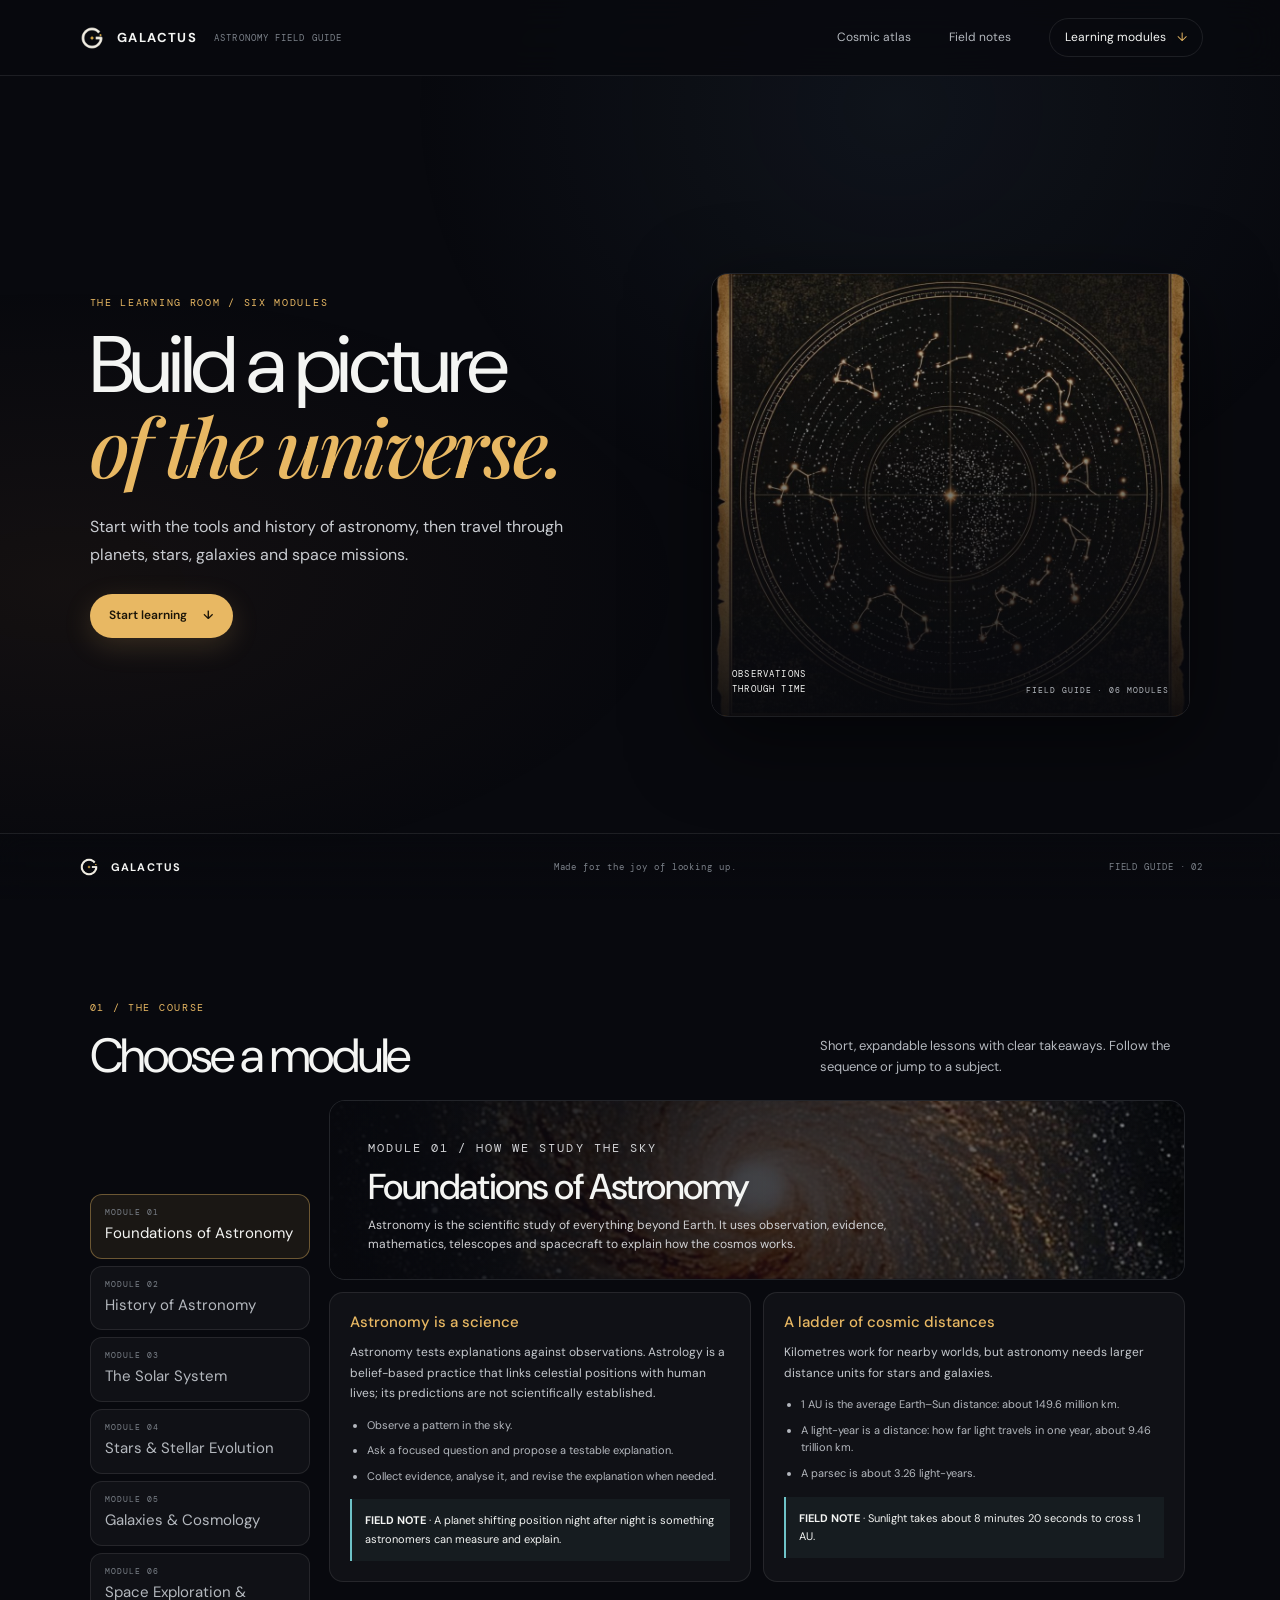
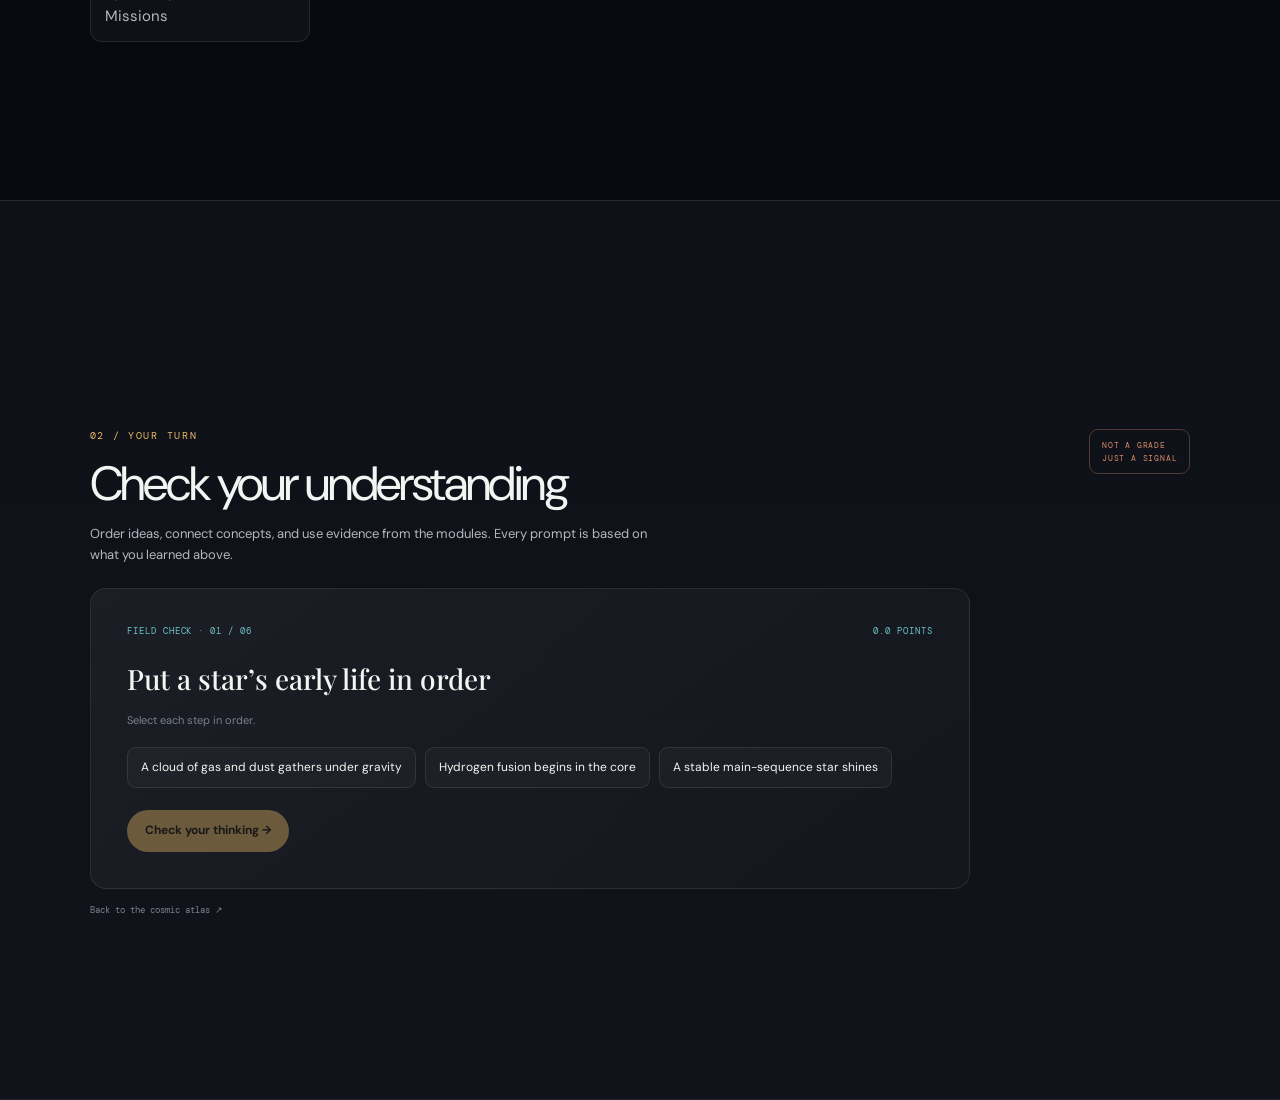
==== commit 3b008822: "Fixed images" ====
--- a/course.html
+++ b/course.html
@@ -11,7 +11,10 @@
     <nav aria-label="Main navigation"><a href="index.html#atlas">Cosmic atlas</a><a href="index.html#field-notes">Field notes</a><a class="nav-pill" href="#lessons">Learning modules <span>↓</span></a></nav>
   </header>
   <main>
-    <section class="course-intro view-section"><p class="eyebrow">THE LEARNING ROOM / SIX MODULES</p><h1>Build a picture<br><em>of the universe.</em></h1><p class="lede">Start with the tools and history of astronomy, then travel through planets, stars, galaxies and space missions.</p><a class="button primary" href="#lessons">Start learning <span>↓</span></a><div class="course-cover"><img src="assets/visual-starmap.png" alt="A star map of the night sky"><span>OBSERVATIONS<br>THROUGH TIME</span></div></section>
+    <section class="course-intro view-section">
+      <div class="course-copy"><p class="eyebrow">THE LEARNING ROOM / SIX MODULES</p><h1>Build a picture<br><em>of the universe.</em></h1><p class="lede">Start with the tools and history of astronomy, then travel through planets, stars, galaxies and space missions.</p><a class="button primary" href="#lessons">Start learning <span>↓</span></a></div>
+      <div class="course-cover"><img src="assets/visual-starmap.png" alt="A star map of the night sky"><div class="cover-shade"></div><span>OBSERVATIONS<br>THROUGH TIME</span><small>FIELD GUIDE · 06 MODULES</small></div>
+    </section>
     <section class="lessons view-section" id="lessons"><div class="section-heading"><div><p class="eyebrow">01 / THE COURSE</p><h2>Choose a module</h2></div><p>Short, expandable lessons with clear takeaways. Follow the sequence or jump to a subject.</p></div><div class="course-layout"><nav class="module-nav" id="module-nav" aria-label="Course modules"></nav><article class="module-content" id="module-content" aria-live="polite"></article></div></section>
     <section class="check-section view-section" id="check"><div class="check-inner"><div class="check-heading"><div><p class="eyebrow">02 / YOUR TURN</p><h2>Check your understanding</h2><p>Order ideas, connect concepts, and use evidence from the modules. Every prompt is based on what you learned above.</p></div><span class="check-badge">NOT A GRADE<br>JUST A SIGNAL</span></div><div id="activity" class="activity-card" aria-live="polite"></div><a class="course-back" href="index.html#atlas">Back to the cosmic atlas ↗</a></div></section>
   </main>
--- a/css/base.css
+++ b/css/base.css
@@ -36,7 +36,6 @@
 footer { display:flex; align-items:center; justify-content:space-between; gap:16px; padding:21px clamp(20px,6vw,88px); border-top:1px solid var(--line); color:var(--dim); font:9px var(--mono); letter-spacing:.1em; }
 footer .wordmark { color:var(--ink); font:700 11px var(--sans); }
 @media(max-width:680px) { .topbar { min-height:66px; padding:10px 18px; } .wordmark small { display:none; } .topbar nav { gap:13px; font-size:10px; } .topbar nav a:nth-child(2) { display:none; } .section-heading { align-items:flex-start; flex-direction:column; gap:13px; } footer { flex-wrap:wrap; font-size:8px; } }
-@media(prefers-reduced-motion:reduce) { html { scroll-behavior:auto; } *,*::before,*::after { animation-duration:.01ms!important; transition-duration:.01ms!important; } }
 :root { --header-height:76px; }
 html { scroll-padding-top:var(--header-height); scroll-snap-type:y mandatory; }
 body { scroll-snap-type:y mandatory; }
@@ -50,4 +49,3 @@
 @keyframes telemetry-pulse { 0%,100% { opacity:.55; box-shadow:0 0 5px var(--amber); } 50% { opacity:1; box-shadow:0 0 13px var(--amber); } }
 @keyframes spin-slow { to { transform:rotate(360deg); } }
 @media(max-width:680px) { :root { --header-height:64px; } .topbar { height:var(--header-height); } footer { min-height:42px; } }
-@media(prefers-reduced-motion:reduce) { html,body { scroll-snap-type:none; } .view-section.is-entered * { animation:none!important; } }
--- a/css/motion.css
+++ b/css/motion.css
@@ -1,46 +1,77 @@
-.hero-planet { animation:none; transform:translate3d(var(--parallax-x,0px),calc(-50% + var(--parallax-y,0px)),0); transition:transform .35s var(--ease); }
-.hero-planet img { animation:planet-shift 55s ease-in-out infinite alternate; }
-@keyframes planet-shift { from { transform:scale(1) rotate(-1deg); } to { transform:scale(1.035) rotate(1deg); } }
-.scene-nav button,.landmark-list button,.zoom-controls button { transition:transform .2s var(--ease),color .2s,border-color .2s,background .2s; }
-.scene-nav button:hover,.landmark-list button:hover { transform:translateY(-2px); }
-.fact-card { transition:border-color .25s,transform .25s var(--ease); }
-.fact-card:hover { transform:translateY(-3px); border-color:#e8b86366; }
-.timeline-track { scroll-behavior:smooth; }
-@media(prefers-reduced-motion:reduce) { .hero-planet,.hero-planet img,.planet-halo,.float-head i,.mission-gauge::after { animation:none!important; transition:none!important; } }
+/* Final layout layer: keeps each observatory stop inside the viewport. */
+html { scroll-snap-type:y proximity; scroll-behavior:smooth; scroll-padding-top:var(--header-height); }
+body { width:100%; min-width:0; overflow-x:clip; scroll-snap-type:none; }
+main { width:100%; min-width:0; }
+.view-section { box-sizing:border-box; width:100%; min-width:100%; max-width:none; margin:0; scroll-snap-stop:normal; }
+.hero { display:grid; grid-template-columns:minmax(0,1.02fr) minmax(0,.98fr); grid-template-rows:minmax(0,1fr); align-items:center; gap:clamp(20px,4vw,70px); width:100%; max-width:none; margin:0; height:100vh; height:100svh; padding:calc(var(--header-height) + 28px) clamp(24px,7vw,100px) 66px; }
+.atlas-section,.notes-section,.lessons,.check-section { width:100%; max-width:none; margin:0; }
+.hero-copy { grid-column:1; grid-row:1; width:100%; max-width:590px; z-index:2; }
+.hero-copy h1 { font-size:clamp(46px,6.2vw,82px); }
+.hero-scene { grid-column:2; grid-row:1; position:relative; width:100%; height:min(68svh,620px); min-width:0; isolation:isolate; }
+.hero-planet { position:absolute; z-index:1; left:50%; top:50%; width:min(100%,590px); aspect-ratio:1; translate:0 0; transform:translate3d(calc(-50% + var(--parallax-x,0px)),calc(-50% + var(--parallax-y,0px)),0); transition:transform .5s var(--ease); animation:planet-float 6s ease-in-out infinite; }
+.hero-planet img { position:relative; z-index:1; display:block; width:100%; height:100%; object-fit:cover; object-position:center; border-radius:50%; clip-path:circle(44.4% at 50.3% 51%); mix-blend-mode:screen; animation:planet-turn 45s linear infinite,planet-breathe 5s ease-in-out infinite alternate; }
+.orbit-path { position:absolute; z-index:2; left:50%; top:50%; width:94%; height:43%; border:1px solid #e8b86338; border-radius:50%; pointer-events:none; }
+.orbit-path-one { transform:translate(-50%,-50%) rotate(-28deg); animation:orbit-spin-one 24s linear infinite; }
+.orbit-path-two { width:80%; height:62%; border-color:#6ec3c832; transform:translate(-50%,-50%) rotate(42deg); animation:orbit-spin-two 32s linear infinite; }
+.orbit-path::after { content:""; position:absolute; left:13%; top:12%; width:7px; height:7px; border-radius:50%; background:var(--amber); box-shadow:0 0 14px var(--amber); }
+.planet-halo { position:absolute; z-index:0; inset:3%; border:1px solid #ffffff16; border-radius:50%; background:radial-gradient(circle,transparent 61%,#ef80552c 74%,transparent 76%); box-shadow:0 0 48px #ed755547,inset 0 0 34px #ed75552a; animation:halo-breathe 3.8s ease-in-out infinite; pointer-events:none; }
+.hero-floats { position:absolute; z-index:3; right:-2%; bottom:7%; display:grid; gap:10px; width:min(290px,72%); }
+.hero-foot { position:absolute; right:clamp(24px,7vw,100px); bottom:54px; left:clamp(24px,7vw,100px); display:flex; justify-content:space-between; color:var(--dim); font:8px var(--mono); letter-spacing:.12em; }
+.hero-foot a { color:var(--muted); text-decoration:none; }
+.course-intro { width:100%; max-width:none; margin:0; height:100vh; height:100svh; display:grid; grid-template-columns:minmax(0,1fr) minmax(0,.9fr); align-items:center; gap:clamp(28px,7vw,100px); padding:calc(var(--header-height) + 25px) clamp(24px,7vw,100px) 66px; }
+.course-copy { width:100%; max-width:600px; position:relative; z-index:1; }
+.course-copy h1 { font-size:clamp(44px,6.3vw,80px); }
+.course-intro .lede { max-width:520px; }
+.course-cover { position:relative; inset:auto; top:auto; right:auto; bottom:auto; left:auto; align-self:center; translate:0 28px; width:100%; max-width:530px; height:auto; aspect-ratio:1.08; margin:auto; transform:rotate(1deg); box-shadow:0 22px 80px #0008; animation:cover-float 5s ease-in-out infinite; }
+.course-cover img { object-position:center; }
+.course-cover small { position:absolute; z-index:1; right:20px; bottom:21px; color:var(--muted); font:8px var(--mono); letter-spacing:.12em; }
+.lessons,.check-inner { width:100%; max-width:none; }
+.lessons { padding-left:clamp(24px,7vw,100px); padding-right:clamp(24px,7vw,100px); }
+.check-inner { padding-left:clamp(24px,7vw,100px); padding-right:clamp(24px,7vw,100px); }
+.view-section.is-entered .hero-scene { animation:scene-arrive .85s var(--ease) both; }
+.view-section.is-entered .course-cover { animation:scene-arrive .85s var(--ease) both,cover-float 8s .85s ease-in-out infinite; }
+.button,.scene-nav button,.landmark-list button,.module-nav button,.topic-card,.activity-items button { transition:transform .28s var(--ease),color .28s,border-color .28s,background .28s,filter .28s; }
+@keyframes planet-turn { to { transform:rotate(360deg) scale(1.025); } }
+@keyframes planet-breathe { from { filter:brightness(.9) saturate(.9); } to { filter:brightness(1.16) saturate(1.2); } }
+@keyframes planet-float { 0%,100% { translate:0 -6px; } 50% { translate:0 9px; } }
+@keyframes orbit-spin-one { to { transform:translate(-50%,-50%) rotate(332deg); } }
+@keyframes orbit-spin-two { to { transform:translate(-50%,-50%) rotate(402deg); } }
+@keyframes cover-float { 0%,100% { transform:rotate(1deg) translateY(0); } 50% { transform:rotate(-.5deg) translateY(-9px); } }
+@keyframes scene-arrive { from { opacity:0; transform:translateY(20px) scale(.98); } to { opacity:1; transform:translateY(0) scale(1); } }
+@media(max-width:900px) {
+  .hero { grid-template-columns:minmax(0,1fr) minmax(270px,.9fr); gap:22px; padding-top:calc(var(--header-height) + 35px); }
+  .hero-stats { gap:6px; }
+  .hero-stats span { min-width:105px; padding:8px; }
+  .course-intro { gap:28px; }
+}
+@media(max-width:680px) {
+  .hero { display:block; padding:calc(var(--header-height) + 34px) 21px 62px; }
+  .hero-copy { max-width:100%; padding-top:0; }
+  .hero-copy h1 { max-width:500px; font-size:clamp(43px,11vw,66px); }
+  .hero-copy .lede { max-width:440px; font-size:13px; line-height:1.65; }
+  .hero-actions { gap:12px; margin-bottom:17px; }
+  .hero-stats { position:relative; z-index:2; gap:6px; }
+  .hero-stats span { min-width:0; font-size:7px; }
+  .hero-stats b { font-size:15px; }
+  .hero-scene { position:absolute; z-index:0; right:-18%; bottom:12%; width:82vw; height:40svh; opacity:.8; pointer-events:none; }
+  .hero-planet { top:50%; right:auto; width:min(100%,340px); opacity:1; }
+  .hero-floats { display:none; }
+  .hero-foot { right:21px; left:21px; bottom:48px; font-size:7px; }
+  .course-intro { display:flex; flex-direction:column; align-items:stretch; justify-content:center; gap:13px; padding:calc(var(--header-height) + 22px) 21px 57px; }
+  .course-copy h1 { font-size:clamp(39px,10.5vw,58px); margin-bottom:14px; }
+  .course-intro .lede { margin-bottom:14px; font-size:12px; line-height:1.55; }
+  .course-cover { width:min(100%,400px); height:auto; aspect-ratio:2.1; margin:4px auto 0; }
+  .course-cover span { bottom:12px; left:14px; font-size:8px; }
+  .course-cover small { right:13px; bottom:14px; font-size:7px; }
+  .lessons { padding-left:0; padding-right:0; }
+  .check-inner { padding-left:21px; padding-right:21px; }
+}
 @media(max-height:700px) and (max-width:680px) {
-  .hero { padding-top:78px; padding-bottom:55px; }
-  .hero-copy h1 { font-size:42px; }
-  .hero-copy .lede { max-width:350px; font-size:12px; margin-bottom:16px; }
-  .hero-actions { margin-bottom:14px; }
-  .hero-floats { bottom:94px; width:70vw; }
-  .hero-gauge-wrap { display:none; }
-  .atlas-section { padding-top:69px; padding-bottom:46px; }
-  .atlas-section>.section-heading h2 { font-size:26px; }
-  .map-layout { min-height:0; }
-  .landmark-list { margin-top:4px; margin-bottom:5px; }
-  .timeline { padding-top:5px; }
-  .time-point { min-height:51px; }
-  .notes-section { padding-top:72px; padding-bottom:48px; }
-  .notes-art,.notes-art img { min-height:0; }
-  .notes-art p { bottom:52px; font-size:15px; }
+  .hero { padding-top:calc(var(--header-height) + 17px); }
+  .hero-copy h1 { font-size:42px; margin-bottom:15px; }
+  .hero-copy .lede { font-size:11px; margin-bottom:13px; }
+  .hero-stats span { padding:6px; }
+  .hero-scene { bottom:8%; height:34svh; }
+  .course-intro { gap:8px; padding-top:calc(var(--header-height) + 14px); }
+  .course-cover { aspect-ratio:3; }
 }
-
-/* The source Mars artwork has a black JPEG background; screen blend and feather its edge into space. */
-.hero-planet img { border-radius:50%; mix-blend-mode:screen; filter:none; -webkit-mask-image:radial-gradient(ellipse at center,#000 59%,rgba(0,0,0,.92) 72%,transparent 100%); mask-image:radial-gradient(ellipse at center,#000 59%,rgba(0,0,0,.92) 72%,transparent 100%); }
-/* Final responsive overrides keep older layout rules from forcing oversized panels. */
-@media(max-width:900px) { .hero { padding-top:clamp(104px,14vh,136px); } }
-@media(max-width:680px) {
-  .universe,.universe canvas { min-height:0; }
-  .notes-art,.notes-art img { min-height:0; }
-  .hero-planet { width:112vw; right:-35%; }
-}
-.notes-section { grid-template-rows:auto minmax(0,1fr); }
-.notes-art { align-self:center; height:auto; min-height:0; }
-.notes-art img { min-height:0; }
-@media(max-width:680px) {
-  .notes-section { grid-template-rows:auto minmax(0,1fr); align-items:stretch; }
-  .notes-section>.section-heading { align-self:start; }
-  .fact-card { height:auto; min-height:0; align-self:stretch; }
-  .notes-art { grid-row:1 / span 2; align-self:stretch; height:auto; min-height:0; }
-  .notes-art img { height:100%; min-height:0; }
-}
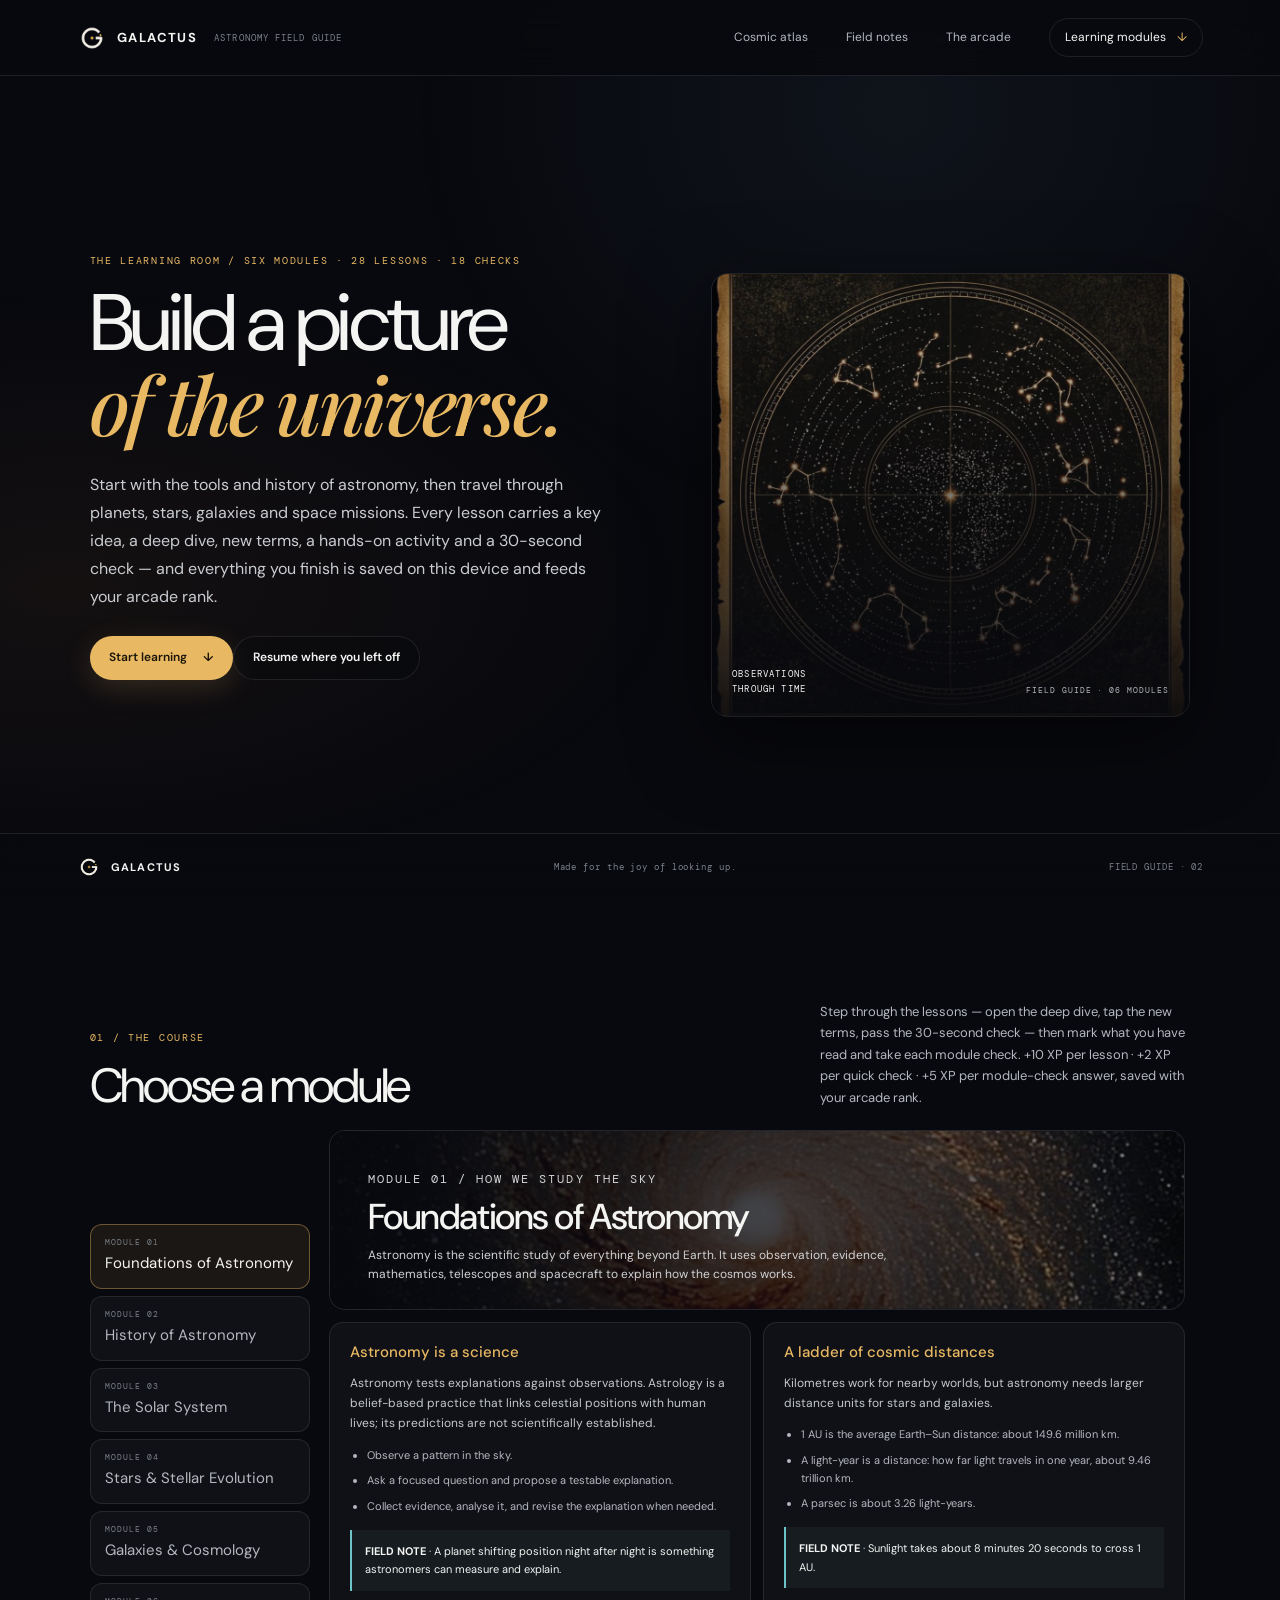
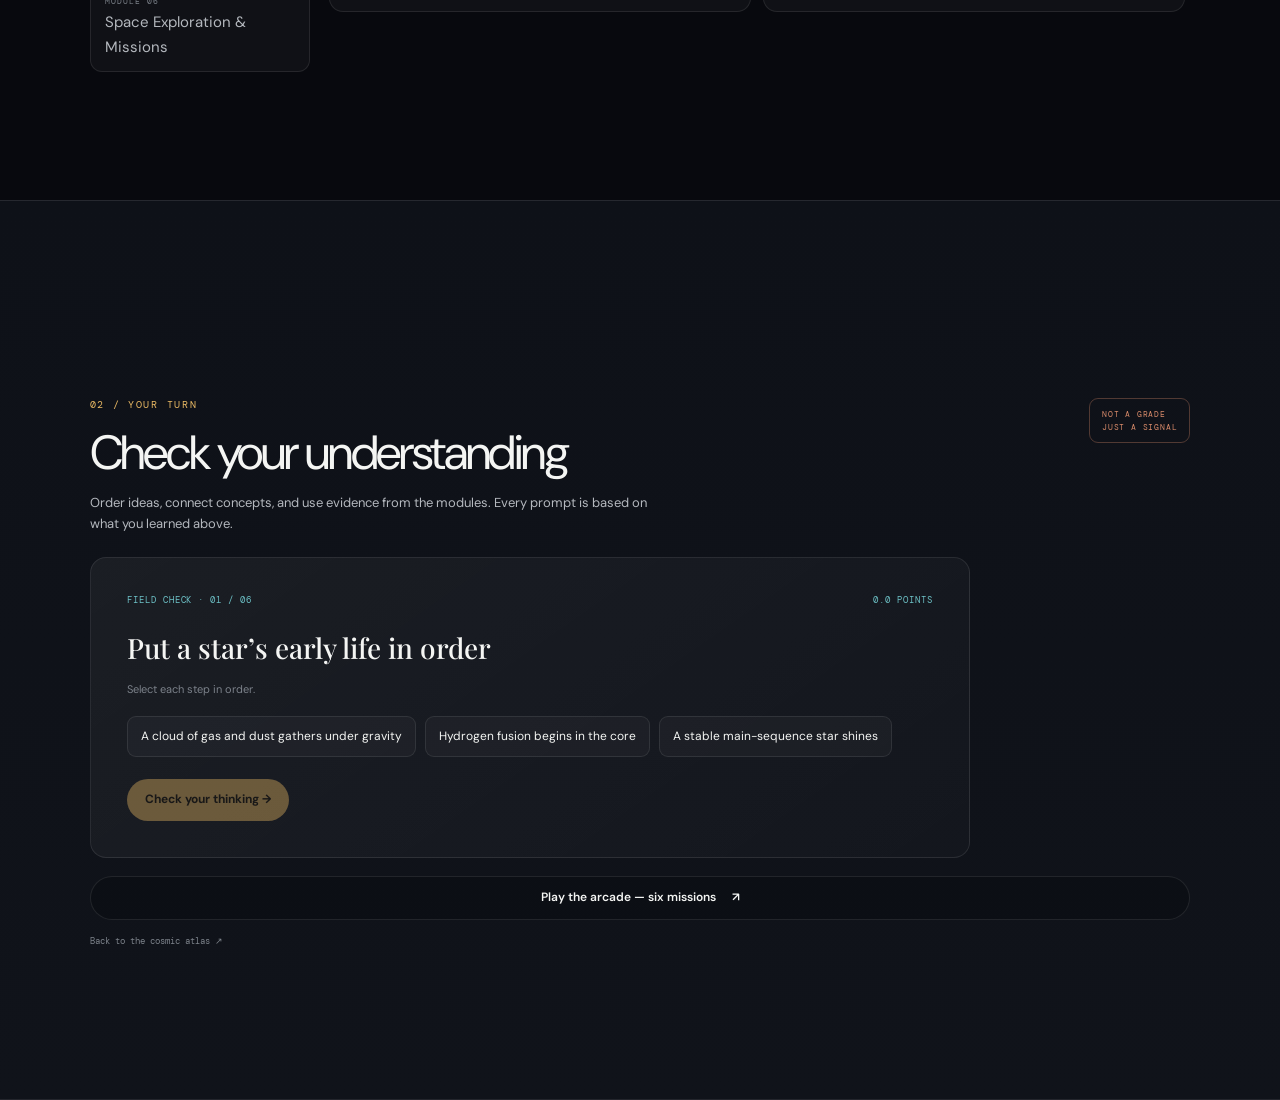
==== commit 7e722194: "fix code and fix bugs" ====
--- a/course.html
+++ b/course.html
@@ -8,15 +8,15 @@
 </head>
 <body>
   <header class="topbar"><a class="wordmark" href="index.html"><img src="assets/galactus-mark.webp" alt="" width="30" height="30"><span>GALACTUS</span><small>ASTRONOMY FIELD GUIDE</small></a>
-    <nav aria-label="Main navigation"><a href="index.html#atlas">Cosmic atlas</a><a href="index.html#field-notes">Field notes</a><a class="nav-pill" href="#lessons">Learning modules <span>↓</span></a></nav>
+    <nav aria-label="Main navigation"><a href="index.html#atlas">Cosmic atlas</a><a href="index.html#field-notes">Field notes</a><a href="games.html">The arcade</a><a class="nav-pill" href="#lessons">Learning modules <span>↓</span></a></nav>
   </header>
   <main>
     <section class="course-intro view-section">
-      <div class="course-copy"><p class="eyebrow">THE LEARNING ROOM / SIX MODULES</p><h1>Build a picture<br><em>of the universe.</em></h1><p class="lede">Start with the tools and history of astronomy, then travel through planets, stars, galaxies and space missions.</p><a class="button primary" href="#lessons">Start learning <span>↓</span></a></div>
-      <div class="course-cover"><img src="assets/visual-starmap.png" alt="A star map of the night sky"><div class="cover-shade"></div><span>OBSERVATIONS<br>THROUGH TIME</span><small>FIELD GUIDE · 06 MODULES</small></div>
+      <div class="course-copy"><p class="eyebrow">THE LEARNING ROOM / SIX MODULES · 28 LESSONS · 18 CHECKS</p><h1>Build a picture<br><em>of the universe.</em></h1><p class="lede">Start with the tools and history of astronomy, then travel through planets, stars, galaxies and space missions. Every lesson carries a key idea, a deep dive, new terms, a hands-on activity and a 30-second check — and everything you finish is saved on this device and feeds your arcade rank.</p><div class="hero-stats" id="hero-stats" aria-live="polite"></div><div class="course-actions"><a class="button primary" href="#lessons">Start learning <span>↓</span></a><a class="button outline" id="continue-btn" href="#lessons">Resume where you left off</a></div></div>
+      <div class="course-side"><div class="course-cover"><img src="assets/visual-starmap.png" alt="A star map of the night sky"><div class="cover-shade"></div><span>OBSERVATIONS<br>THROUGH TIME</span><small>FIELD GUIDE · 06 MODULES</small></div><div class="course-index" id="course-index" aria-label="Course index, live progress"></div></div>
     </section>
-    <section class="lessons view-section" id="lessons"><div class="section-heading"><div><p class="eyebrow">01 / THE COURSE</p><h2>Choose a module</h2></div><p>Short, expandable lessons with clear takeaways. Follow the sequence or jump to a subject.</p></div><div class="course-layout"><nav class="module-nav" id="module-nav" aria-label="Course modules"></nav><article class="module-content" id="module-content" aria-live="polite"></article></div></section>
-    <section class="check-section view-section" id="check"><div class="check-inner"><div class="check-heading"><div><p class="eyebrow">02 / YOUR TURN</p><h2>Check your understanding</h2><p>Order ideas, connect concepts, and use evidence from the modules. Every prompt is based on what you learned above.</p></div><span class="check-badge">NOT A GRADE<br>JUST A SIGNAL</span></div><div id="activity" class="activity-card" aria-live="polite"></div><a class="course-back" href="index.html#atlas">Back to the cosmic atlas ↗</a></div></section>
+    <section class="lessons view-section" id="lessons"><div class="section-heading"><div><p class="eyebrow">01 / THE COURSE</p><h2>Choose a module</h2><div class="course-progress" id="course-progress" aria-live="polite"></div></div><p>Step through the lessons — open the deep dive, tap the new terms, pass the 30-second check — then mark what you have read and take each module check. +10 XP per lesson · +2 XP per quick check · +5 XP per module-check answer, saved with your arcade rank.</p></div><div class="course-layout"><nav class="module-nav" id="module-nav" aria-label="Course modules"></nav><article class="module-content" id="module-content" aria-live="polite"></article></div></section>
+    <section class="check-section view-section" id="check"><div class="check-inner"><div class="check-heading"><div><p class="eyebrow">02 / YOUR TURN</p><h2>Check your understanding</h2><p>Order ideas, connect concepts, and use evidence from the modules. Every prompt is based on what you learned above.</p></div><span class="check-badge">NOT A GRADE<br>JUST A SIGNAL</span></div><div id="activity" class="activity-card" aria-live="polite"></div><a class="button outline" href="games.html" style="margin-top:18px">Play the arcade — six missions <span>↗</span></a><a class="course-back" href="index.html#atlas">Back to the cosmic atlas ↗</a></div></section>
   </main>
   <footer><a class="wordmark" href="index.html"><img src="assets/galactus-mark.webp" alt="" width="24" height="24"><span>GALACTUS</span></a><span>Made for the joy of looking up.</span><span>FIELD GUIDE · 02</span></footer>
 </body>
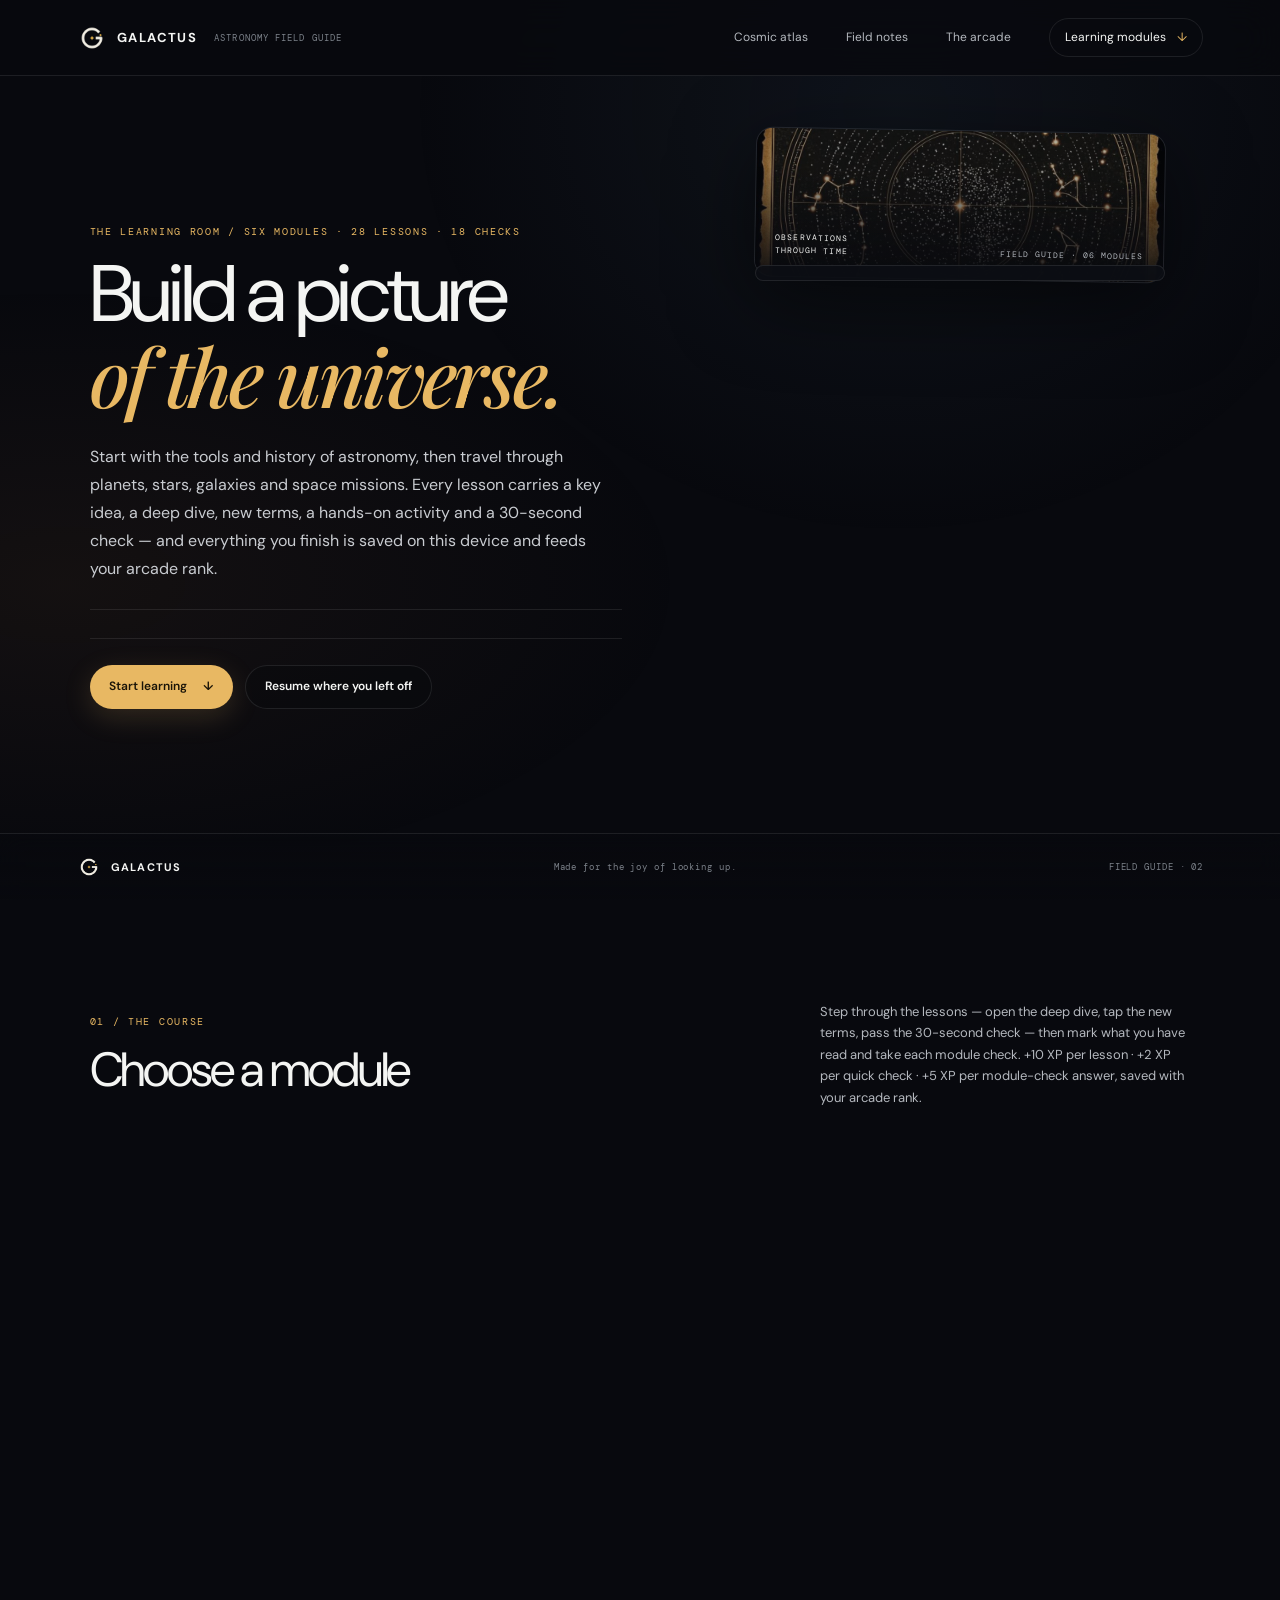
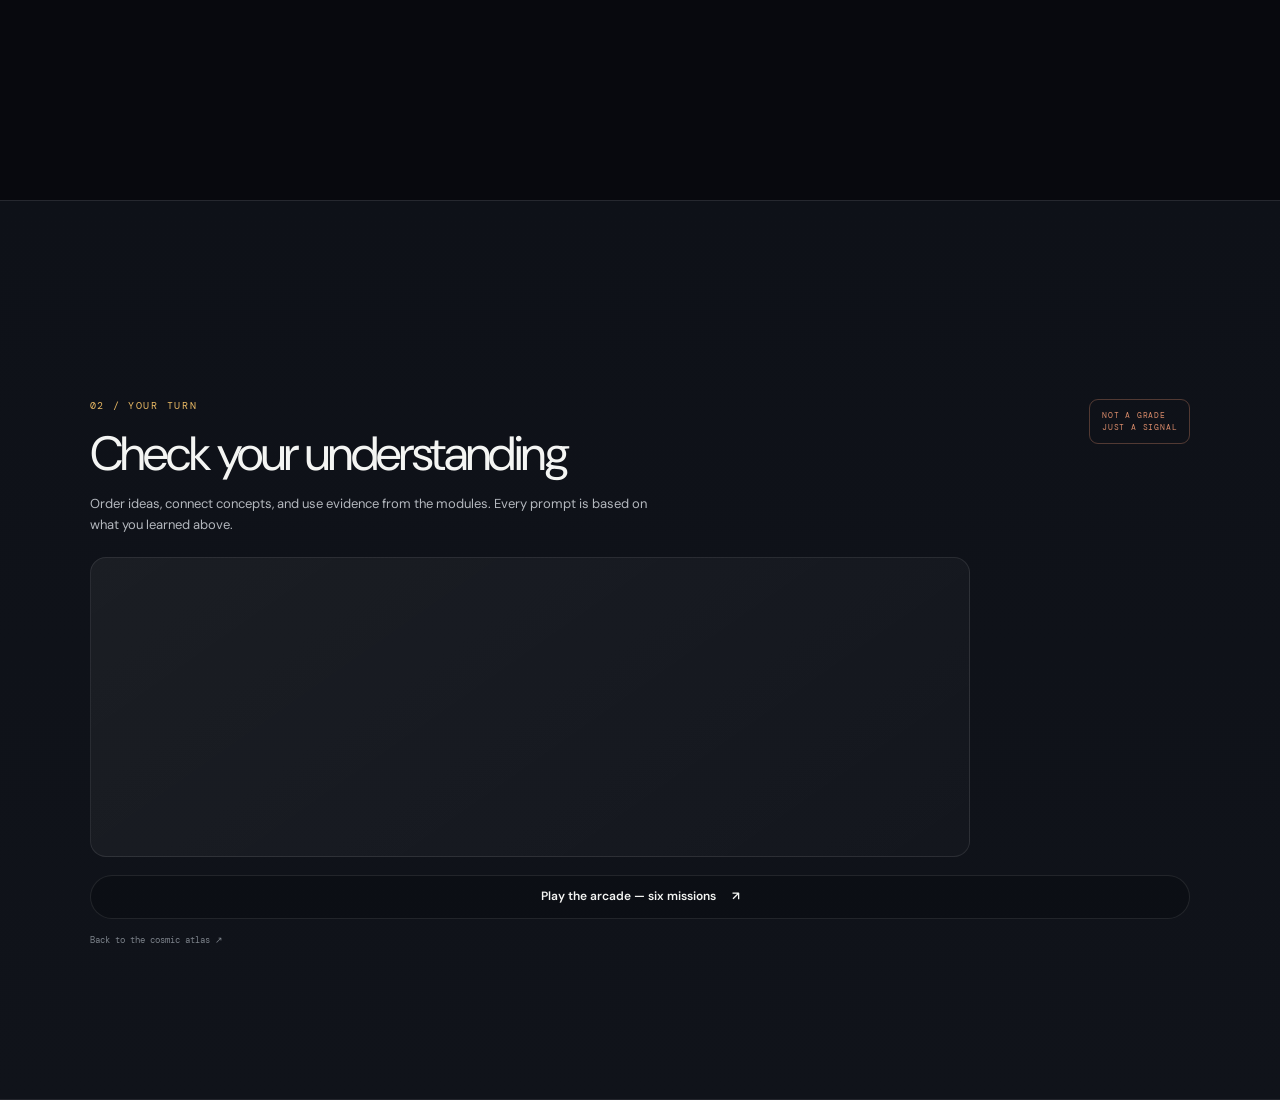
==== commit d44318a5: "modular kitchen" ====
--- a/course.html
+++ b/course.html
@@ -3,7 +3,7 @@
 <head>
   <meta charset="utf-8"><meta name="viewport" content="width=device-width, initial-scale=1">
   <meta name="theme-color" content="#08090e"><title>Learning modules — GALACTUS</title>
-  <link rel="stylesheet" href="css/base.css"><link rel="stylesheet" href="css/course.css"><link rel="stylesheet" href="css/motion.css">
+  <link rel="stylesheet" href="css/base.css"><link rel="stylesheet" href="css/course.css"><link rel="stylesheet" href="css/course-part-2.css"><link rel="stylesheet" href="css/motion.css">
   <script type="module" src="js/course.js"></script>
 </head>
 <body>
--- a/css/course.css
+++ b/css/course.css
@@ -11,7 +11,12 @@
 .module-nav { position:sticky; top:95px; display:flex; flex-direction:column; gap:7px; }
 .module-nav button { text-align:left; border:1px solid var(--line); border-radius:12px; background:var(--glass); padding:12px 14px; color:var(--muted); cursor:pointer; transition:.2s; }
 .module-nav button:hover,.module-nav button[aria-current=true] { border-color:#e8b86366; color:var(--ink); background:rgba(232,184,99,.08); }
-.module-nav button span { display:block; margin-bottom:4px; color:var(--dim); font:8px var(--mono); letter-spacing:.13em; }
+.module-nav button .nav-top { display:flex; align-items:center; justify-content:space-between; gap:8px; margin-bottom:4px; }
+.module-nav button .nav-top span { display:block; margin:0; color:var(--dim); font:8px var(--mono); letter-spacing:.13em; }
+.nav-count { color:var(--amber); font:400 8px var(--mono); letter-spacing:.08em; }
+.nav-count.complete { color:var(--sage); }
+.nav-bar { display:block; height:3px; margin-top:8px; border-radius:999px; background:rgba(255,255,255,.08); }
+.module-nav button.module-complete { border-color:rgba(188,212,154,.38); }
 .module-content { min-width:0; }
 .module-banner { position:relative; min-height:210px; overflow:hidden; border:1px solid var(--line); border-radius:16px; background:var(--night-2); }
 .module-banner img { position:absolute; inset:0; width:100%; height:100%; object-fit:cover; opacity:.58; }
@@ -123,3 +128,9 @@
 }
 .match-row select.correct { border-color:var(--sage); color:var(--sage); }
 .match-row select.incorrect { border-color:var(--ember); color:#ef9a81; }
+
+/* ---------- lesson engine: stepper, progress strip, module checks, XP ---------- */
+.course-progress { display:flex; align-items:center; flex-wrap:wrap; gap:12px; margin:16px 0 0; color:var(--dim); font:10px var(--mono); letter-spacing:.12em; }
+.course-progress b { color:var(--amber); font-weight:500; }
+.course-progress em { color:var(--sage); font-style:normal; }
+.cp-bar { flex:0 0 150px; height:5px; border-radius:999px; background:rgba(255,255,255,.07); border:1px solid var(--line); overflow:hidden; }
--- a/css/course-part-2.css
+++ b/css/course-part-2.css
@@ -0,0 +1,128 @@
+
+.cp-bar i { display:block; height:100%; background:linear-gradient(90deg,var(--cyan),var(--amber)); transition:width .4s var(--ease); }
+.lesson-stepper { display:flex; align-items:center; gap:8px; flex-wrap:wrap; margin-top:12px; }
+.step-arrow { width:34px; height:34px; flex:none; border:1px solid var(--line); border-radius:50%; background:var(--glass); color:var(--ink); cursor:pointer; font-size:14px; line-height:1; }
+.step-arrow:disabled { opacity:.35; cursor:default; }
+.lesson-tabs { display:flex; gap:6px; flex-wrap:wrap; }
+.lesson-tab { min-width:34px; height:34px; padding:0 10px; border:1px solid var(--line); border-radius:10px; background:var(--glass); color:var(--muted); font:10px var(--mono); letter-spacing:.08em; cursor:pointer; }
+.lesson-tab.current { border-color:#e8b86388; color:var(--amber); background:rgba(232,184,99,.1); }
+.lesson-tab.done { color:var(--sage); }
+.quiz-tab { border-color:#a896d455; color:var(--violet); }
+.quiz-tab.current,.quiz-tab:hover { border-color:#a896d4aa; color:var(--violet); background:rgba(168,150,212,.12); }
+.lesson-meta { margin-left:auto; color:var(--dim); font:9px var(--mono); letter-spacing:.12em; }
+.lesson-card { margin-top:12px; }
+.lesson-foot { display:flex; align-items:center; gap:14px; margin-top:16px; flex-wrap:wrap; }
+.lesson-logged { color:var(--dim); font:9px var(--mono); letter-spacing:.12em; }
+.mark-btn { padding:10px 16px; border:0; border-radius:999px; background:var(--amber); color:#1a1408; font:700 11px var(--sans); cursor:pointer; transition:transform .2s var(--ease),filter .2s; }
+.mark-btn:hover:not(:disabled) { transform:translateY(-2px); filter:brightness(1.07); }
+.mark-btn:disabled { background:rgba(188,212,154,.16); color:var(--sage); cursor:default; }
+.mark-btn.to-check { background:transparent; border:1px solid #a896d4aa; color:var(--violet); }
+.quiz-card { border-color:#a896d44d; }
+.quiz-meta { margin:0 0 10px; color:var(--violet); font:9px var(--mono); letter-spacing:.12em; }
+.quiz-card h4 { color:var(--violet); }
+.quiz-items { display:grid; grid-template-columns:1fr; gap:8px; margin-top:14px; }
+.quiz-items button { text-align:left; }
+#signal-root { position:fixed; right:18px; bottom:58px; z-index:9; display:grid; gap:8px; }
+.course-signal { margin:0; padding:10px 15px; border:1px solid #e8b86366; border-radius:12px; background:rgba(8,9,14,.92); color:var(--amber); font:10px var(--mono); letter-spacing:.1em; opacity:0; transform:translateY(8px); transition:.3s var(--ease); }
+.course-signal.on { opacity:1; transform:none; }
+@media(max-width:680px) { .lesson-meta { width:100%; margin-left:0; } .step-arrow { width:30px; height:30px; } .lesson-tab { min-width:30px; height:30px; padding:0 8px; } .cp-bar { flex-basis:110px; } #signal-root { right:12px; bottom:50px; } }
+
+/* ---------- hero: stat strip, resume button, live course index ---------- */
+.course-actions { display:flex; align-items:center; flex-wrap:wrap; gap:12px; }
+.hero-stats { display:flex; align-items:flex-start; gap:clamp(18px,3vw,34px); flex-wrap:wrap; margin:26px 0; padding:15px 0 13px; border-top:1px solid var(--line); border-bottom:1px solid var(--line); max-width:560px; }
+.hero-stats .stat { display:grid; gap:4px; min-width:64px; }
+.hero-stats .stat b { color:var(--ink); font:500 25px/1 var(--sans); letter-spacing:-.03em; }
+.hero-stats .stat b i { color:var(--amber); font-style:normal; }
+.hero-stats .stat span { color:var(--dim); font:8px var(--mono); letter-spacing:.16em; }
+.course-side { position:absolute; right:9%; top:calc(var(--header-height) + 26px); width:32%; max-width:430px; display:grid; gap:13px; z-index:1; }
+.course-side .course-cover { position:relative; inset:auto; width:100%; height:150px; transform:rotate(1deg); }
+.course-side .course-cover span { font-size:8px; }
+.course-index { border:1px solid var(--line); border-radius:14px; background:rgba(13,15,21,.84); backdrop-filter:blur(10px); padding:5px 11px 9px; }
+.ci-head { margin:0; padding:10px 4px 8px; border-bottom:1px solid var(--line); color:var(--cyan); font:8px var(--mono); letter-spacing:.16em; }
+.ci-row { display:grid; grid-template-columns:24px minmax(0,1fr) auto; align-items:center; gap:10px; width:100%; text-align:left; padding:9px 4px; background:none; border:0; border-bottom:1px solid rgba(255,255,255,.05); color:var(--muted); font-size:11.5px; cursor:pointer; transition:color .2s,background .2s; }
+.ci-row b { color:var(--dim); font:10px var(--mono); }
+.ci-row span { overflow:hidden; text-overflow:ellipsis; white-space:nowrap; }
+.ci-row em { color:var(--amber); font:9px var(--mono); font-style:normal; letter-spacing:.06em; }
+.ci-row:hover { color:var(--ink); background:rgba(232,184,99,.07); }
+.ci-row.ci-done span, .ci-row.ci-done em { color:var(--sage); }
+.ci-foot { display:flex; align-items:center; justify-content:space-between; gap:10px; margin:0; padding:9px 4px 1px; border-top:1px solid var(--line); color:var(--dim); font:7.5px var(--mono); letter-spacing:.14em; }
+.ci-foot b { color:var(--amber); font:12px var(--mono); letter-spacing:.06em; }
+@media(max-width:1100px) { .course-intro .lede { max-width:500px; } .module-banner-copy { max-width:480px; } }
+@media(max-width:980px) { .course-side { display:none; } }
+@media(max-height:700px) and (min-width:981px) { .course-side { top:calc(var(--header-height) + 14px); } .course-side .course-cover { height:104px; } .ci-row { padding:6px 4px; } }
+@media(max-width:680px) { .hero-stats { gap:16px; margin:20px 0; max-width:none; } .hero-stats .stat b { font-size:19px; } .course-actions .button { min-height:42px; padding:10px 16px; font-size:11px; } }
+
+/* ---------- module banner: progress ring + chips ---------- */
+.banner-side { position:absolute; z-index:1; top:16px; right:16px; display:grid; justify-items:end; gap:9px; }
+.banner-ring { filter:drop-shadow(0 2px 10px rgba(0,0,0,.5)); }
+.banner-chips { display:flex; gap:6px; }
+.banner-chips span { padding:5px 9px; border:1px solid var(--line); border-radius:999px; background:rgba(8,9,14,.74); color:var(--muted); font:8px var(--mono); letter-spacing:.12em; }
+@media(max-width:680px) { .banner-side { top:9px; right:9px; gap:5px; } .banner-ring { width:44px; height:44px; } .banner-ring text { font-size:12px; } .banner-chips span { padding:3px 7px; font-size:7px; } }
+
+/* ---------- lesson layout: main card + side rail ---------- */
+.lesson-grid { display:grid; grid-template-columns:minmax(0,1fr) 252px; gap:12px; align-items:start; margin-top:12px; }
+.lesson-main { padding:22px 24px 20px; }
+.lesson-aside { display:grid; gap:12px; min-width:0; }
+.aside-card { padding:15px 16px; border:1px solid var(--line); border-radius:14px; background:var(--glass); min-width:0; }
+.aside-eyebrow { margin:0 0 9px; color:var(--dim); font:8px var(--mono); letter-spacing:.16em; }
+.lesson-main h4 { font-size:18px; }
+.key-idea { margin:12px 0 0; padding:11px 14px; border-left:2px solid var(--amber); background:rgba(232,184,99,.07); border-radius:0 10px 10px 0; color:var(--ink); font-size:12px; line-height:1.6; }
+.key-idea b { display:block; margin-bottom:4px; color:var(--amber); font:8px var(--mono); letter-spacing:.16em; }
+.lesson-body { margin:13px 0 0!important; color:#c4c8cd!important; font-size:12px!important; line-height:1.7!important; }
+.lesson-points li::marker { color:var(--amber); }
+.lesson-dive { margin-top:14px; border:1px solid var(--line); border-radius:12px; background:rgba(168,150,212,.05); overflow:hidden; }
+.dive-btn { display:flex; width:100%; align-items:center; justify-content:space-between; gap:10px; padding:12px 14px; background:none; border:0; color:var(--violet); font:9px var(--mono); letter-spacing:.14em; cursor:pointer; transition:background .2s; }
+.dive-btn:hover { background:rgba(168,150,212,.08); }
+.dive-btn i { font-style:normal; font-size:14px; line-height:1; transition:transform .3s var(--ease); }
+.lesson-dive.open .dive-btn i { transform:rotate(45deg); }
+.dive-body { padding:0 14px 13px; }
+.dive-body p { margin:0; color:#c4c8cd; font-size:11.5px; line-height:1.7; animation:feedback-arrive .3s var(--ease) both; }
+.lesson-try { margin-top:12px; padding:12px 14px 13px; border:1px solid rgba(217,139,106,.28); border-radius:12px; background:rgba(217,139,106,.06); }
+.lesson-try .aside-eyebrow { color:var(--rust); margin-bottom:6px; }
+.lesson-try p:not(.aside-eyebrow) { margin:0; color:var(--ink); font-size:11.5px; line-height:1.6; }
+.aside-card.note { border-left:2px solid var(--cyan); background:rgba(110,195,200,.055); }
+.aside-card.note p:not(.aside-eyebrow) { margin:0; color:var(--ink); font-size:11px; line-height:1.7; }
+.aside-card.terms { padding-top:13px; }
+.term { border-top:1px solid rgba(255,255,255,.06); padding:8px 0; }
+.term:first-of-type { border-top:0; padding-top:2px; }
+.term-btn { display:flex; align-items:center; gap:8px; width:100%; text-align:left; background:none; border:0; padding:0; color:var(--ink); font-size:11.5px; line-height:1.4; cursor:pointer; transition:color .2s; }
+.term-btn:hover { color:var(--amber); }
+.term-btn i { flex:none; color:var(--amber); font-style:normal; font-size:13px; line-height:1; transition:transform .25s var(--ease); }
+.term.open .term-btn i { transform:rotate(45deg); }
+.term-def { margin:7px 0 0 21px; color:var(--muted); font-size:10.5px; line-height:1.6; animation:feedback-arrive .3s var(--ease) both; }
+.aside-card.quick { border-left:2px solid var(--violet); background:rgba(168,150,212,.06); padding-bottom:11px; }
+.quick-q { margin:0; color:var(--ink); font-size:11.5px; line-height:1.55; }
+.quick-opts { display:grid; gap:6px; margin-top:10px; }
+.quick-opts button { text-align:left; border:1px solid var(--line); border-radius:9px; background:#ffffff08; padding:9px 11px; color:var(--ink); font-size:11px; line-height:1.4; cursor:pointer; transition:color .2s,border-color .2s,background .2s; }
+.quick-opts button:hover:not(:disabled) { border-color:var(--violet); background:rgba(168,150,212,.1); }
+.quick-opts button.correct { border-color:var(--sage); color:var(--sage); }
+.quick-opts button.incorrect { border-color:var(--ember); color:#ef9a81; }
+.aside-card.quick .activity-feedback { margin:10px 0 0; font-size:10.5px; line-height:1.6; }
+.aside-card.quick .text-button { display:block; padding:7px 0 0; color:var(--violet); font-size:10px; }
+.aside-card.quick .text-button:hover { color:var(--ink); }
+@media(max-width:1000px) { .lesson-grid { grid-template-columns:1fr; } .lesson-aside { grid-template-columns:repeat(auto-fit,minmax(190px,1fr)); } }
+@media(max-width:680px) {
+  .lesson-grid { gap:8px; margin-top:8px; }
+  .lesson-main { padding:14px 15px 15px; }
+  .lesson-main h4 { font-size:13.5px; }
+  .key-idea { margin-top:10px; padding:9px 11px; font-size:10.5px; }
+  .lesson-body { font-size:10.5px!important; margin-top:10px!important; }
+  .lesson-aside { grid-template-columns:1fr; }
+  .aside-card { padding:12px 13px; }
+  .dive-btn { padding:10px 12px; font-size:8px; }
+  .dive-body { padding:0 12px 11px; }
+  .dive-body p { font-size:10px; }
+  .lesson-try { padding:10px 12px; }
+  .lesson-try p:not(.aside-eyebrow) { font-size:10px; }
+  .quick-q { font-size:10.5px; }
+  .quick-opts button { font-size:10px; padding:8px 10px; }
+  .term-btn { font-size:10.5px; }
+  .term-def { font-size:9.5px; }
+}
+
+/* ---------- completion state + polish ---------- */
+.course-progress.all-done .cp-bar i { background:var(--sage); }
+.course-progress.all-done em { animation:telemetry-pulse 2.2s infinite; }
+.module-nav button[aria-current=true] { box-shadow:inset 3px 0 0 0 var(--amber); }
+@media(max-width:680px) { .module-nav button[aria-current=true] { box-shadow:none; } .nav-dot { display:none; } }
+.nav-dot { display:inline-block; width:6px; height:6px; border-radius:50%; margin-right:6px; vertical-align:1px; }
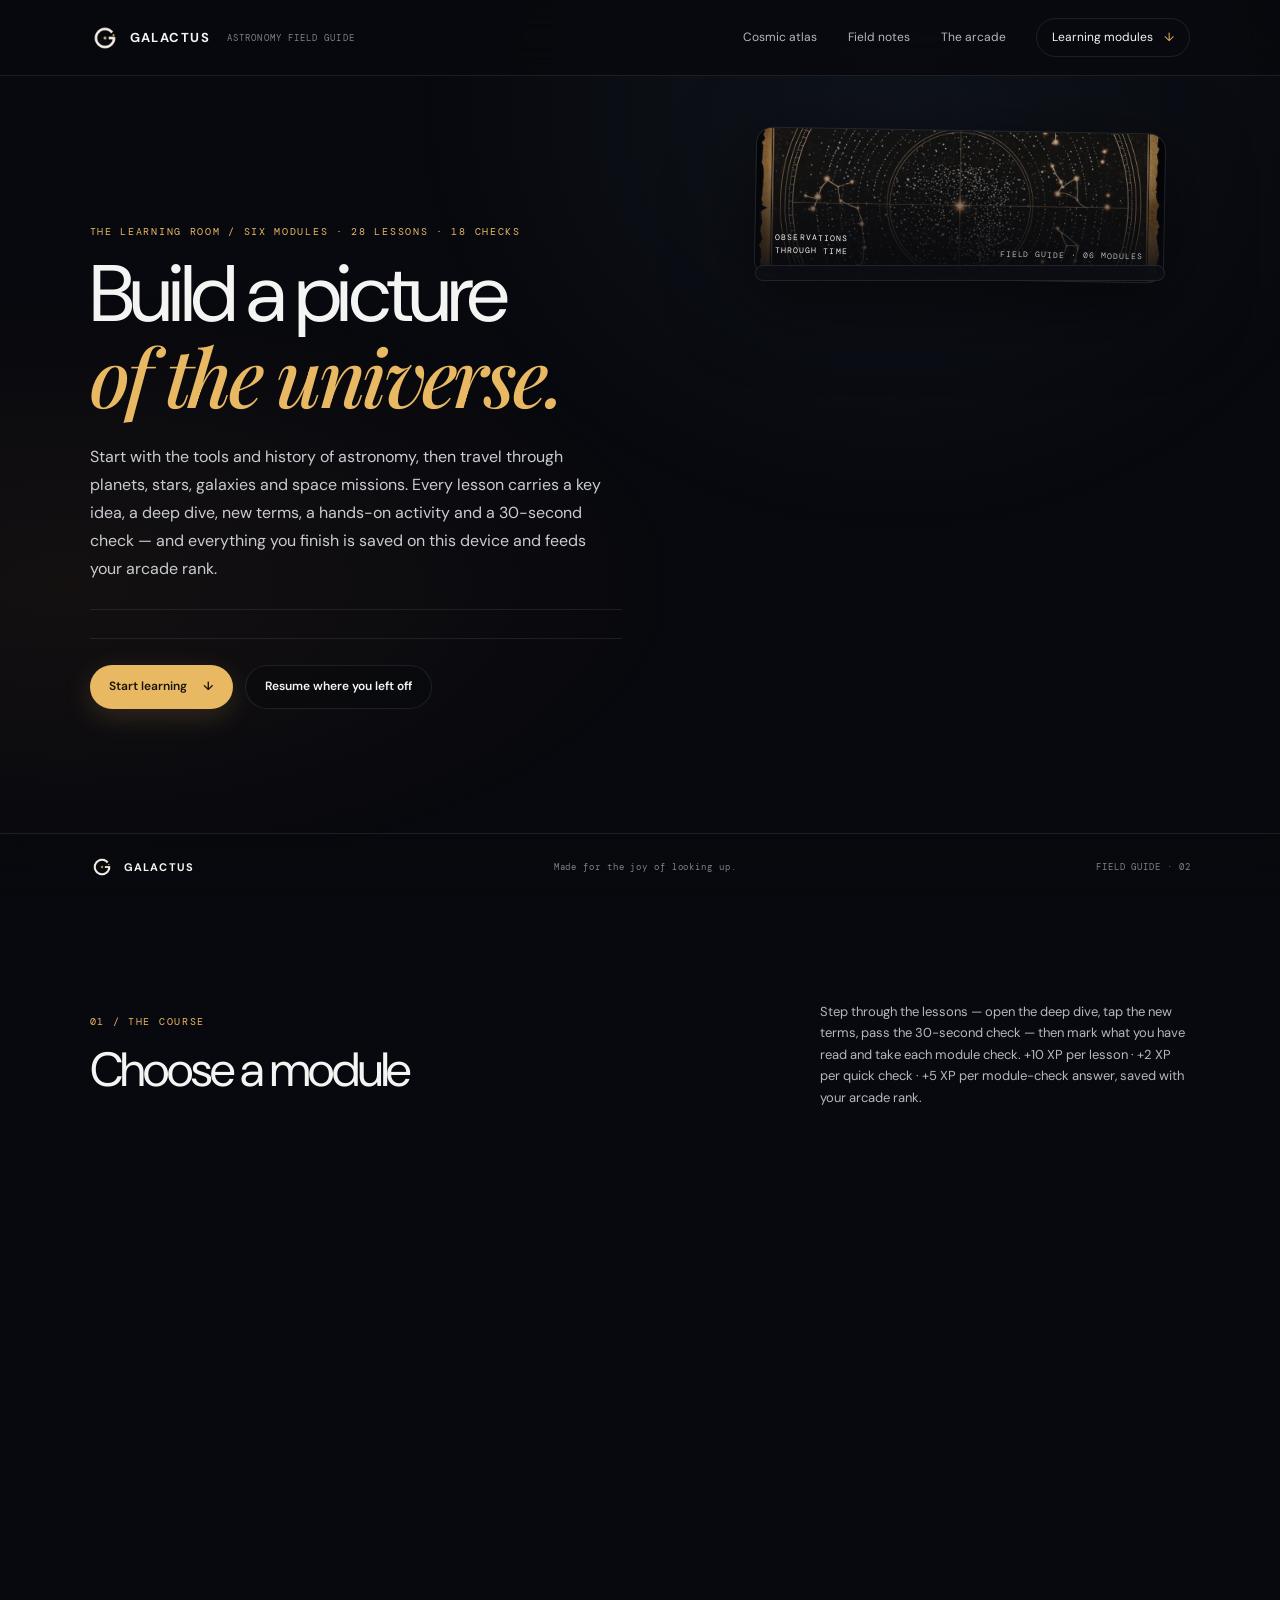
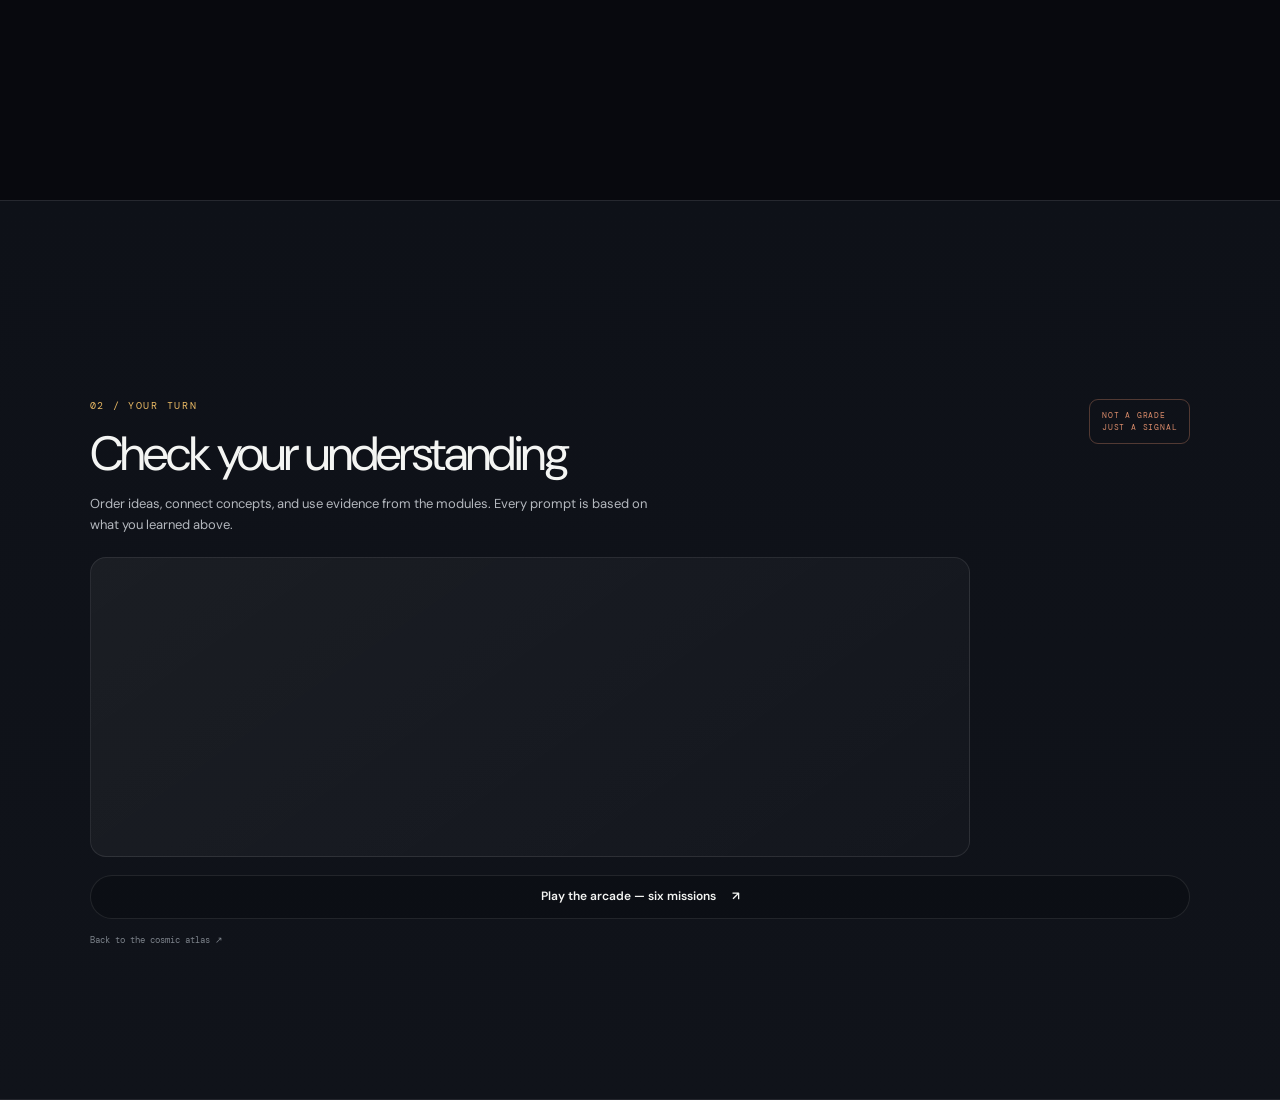
==== commit 99118266: "fixed Index page styling" ====
--- a/course.html
+++ b/course.html
@@ -3,7 +3,7 @@
 <head>
   <meta charset="utf-8"><meta name="viewport" content="width=device-width, initial-scale=1">
   <meta name="theme-color" content="#08090e"><title>Learning modules — GALACTUS</title>
-  <link rel="stylesheet" href="css/base.css"><link rel="stylesheet" href="css/course.css"><link rel="stylesheet" href="css/course-part-2.css"><link rel="stylesheet" href="css/motion.css">
+  <link rel="stylesheet" href="css/base.css"><link rel="stylesheet" href="css/course.css"><link rel="stylesheet" href="css/course-part-2.css"><link rel="stylesheet" href="css/motion.css"><link rel="stylesheet" href="css/consistency.css">
   <script type="module" src="js/course.js"></script>
 </head>
 <body>
--- a/css/base.css
+++ b/css/base.css
@@ -1,5 +1,5 @@
 @import url('https://fonts.googleapis.com/css2?family=DM+Mono:wght@400;500&family=DM+Sans:wght@400;500;600;700&family=Playfair+Display:ital,wght@0,500;0,600;1,500;1,600&display=swap');
-:root { --night:#08090e; --night-2:#0d0f15; --panel:#11141c; --glass:rgba(255,255,255,.035); --ink:#f4f5f3; --muted:#b4b8be; --dim:#7c828a; --line:rgba(255,255,255,.09); --amber:#e8b863; --cyan:#6ec3c8; --ember:#d85a3c; --rust:#d98b6a; --violet:#a896d4; --sage:#bcd49a; --sans:'DM Sans',sans-serif; --serif:'Playfair Display',Georgia,serif; --mono:'DM Mono',monospace; --ease:cubic-bezier(.22,1,.36,1); }
+:root { --night:#08090e; --night-2:#0d0f15; --panel:#11141c; --glass:rgba(255,255,255,.035); --ink:#f4f5f3; --muted:#b4b8be; --dim:#7c828a; --line:rgba(255,255,255,.09); --amber:#e8b863; --cyan:#6ec3c8; --ember:#d85a3c; --rust:#d98b6a; --violet:#a896d4; --sage:#bcd49a; --sans:'DM Sans',sans-serif; --serif:'Playfair Display',Georgia,serif; --mono:'DM Mono',monospace; --ease:cubic-bezier(.22,1,.36,1); --space-1:4px; --space-2:8px; --space-3:12px; --space-4:16px; --space-5:24px; --space-6:32px; --space-7:48px; --space-8:64px; --page-gutter:clamp(20px,7vw,100px); --content-width:1320px; }
 * { box-sizing:border-box; }
 html { scroll-behavior:smooth; scroll-padding-top:88px; }
 body { color-scheme:dark; margin:0; background:var(--night); color:var(--ink); font:400 15px/1.65 var(--sans); -webkit-font-smoothing:antialiased; }
--- a/css/consistency.css
+++ b/css/consistency.css
@@ -0,0 +1,48 @@
+/* Shared layout rhythm used across the field guide, course, and arcade. */
+:root {
+  --header-height: 76px;
+  --page-gutter: clamp(20px, 7vw, 100px);
+  --content-width: 1320px;
+}
+
+html { scroll-padding-top: var(--header-height); }
+.topbar { padding-inline: var(--page-gutter); gap: var(--space-5); }
+.topbar nav { gap: clamp(14px, 2.4vw, 32px); }
+footer { padding-inline: var(--page-gutter); }
+.hero, .atlas-section, .notes-section, .course-intro, .check-inner { padding-inline: var(--page-gutter); }
+.section-heading { gap: var(--space-5); margin-bottom: var(--space-5); }
+.arcade-intro,
+.arcade-missions,
+.arcade-stage-wrap {
+  width: 100%;
+  max-width: none;
+  padding-inline: max(var(--page-gutter), calc((100% - var(--content-width)) / 2));
+}
+.arcade-intro { min-height: 0; padding-top: calc(var(--header-height) + var(--space-8)); padding-bottom: var(--space-7); gap: clamp(var(--space-6), 6vw, 80px); }
+.arcade-missions { padding-top: var(--space-8); padding-bottom: var(--space-8); }
+.arcade-stage-wrap { padding-top: var(--space-7); padding-bottom: var(--space-8); }
+.mission-grid { gap: var(--space-3); }
+.mission-card { padding: var(--space-5); }
+.stage-heading { margin-bottom: var(--space-5); }
+.stage { padding: clamp(var(--space-4), 3vw, var(--space-6)); }
+.g-choices { gap: var(--space-2); margin-top: var(--space-4); }
+.scope-panel { gap: var(--space-3); padding: var(--space-4); }
+.g-slider-row { gap: var(--space-3); }
+button:disabled { cursor: not-allowed; opacity: .5; }
+.course-intro .course-copy,
+.hero-copy { min-width: 0; }
+
+@media (max-width: 680px) {
+  :root { --header-height: 64px; --page-gutter: 20px; }
+  .arcade-intro { padding-top: calc(var(--header-height) + var(--space-5)); padding-bottom: var(--space-6); gap: var(--space-5); }
+  .arcade-missions { padding-top: var(--space-7); padding-bottom: var(--space-7); }
+  .arcade-stage-wrap { padding-top: var(--space-6); padding-bottom: var(--space-7); }
+  .mission-grid { gap: var(--space-2); }
+  .mission-card { min-height: 0; padding: var(--space-4); }
+  .stage { min-height: 0; padding: var(--space-3); }
+  .scope-panel { padding: var(--space-3); }
+}
+
+@media (prefers-reduced-motion: reduce) {
+  *, *::before, *::after { scroll-behavior: auto !important; animation-duration: .01ms !important; animation-iteration-count: 1 !important; transition-duration: .01ms !important; }
+}
